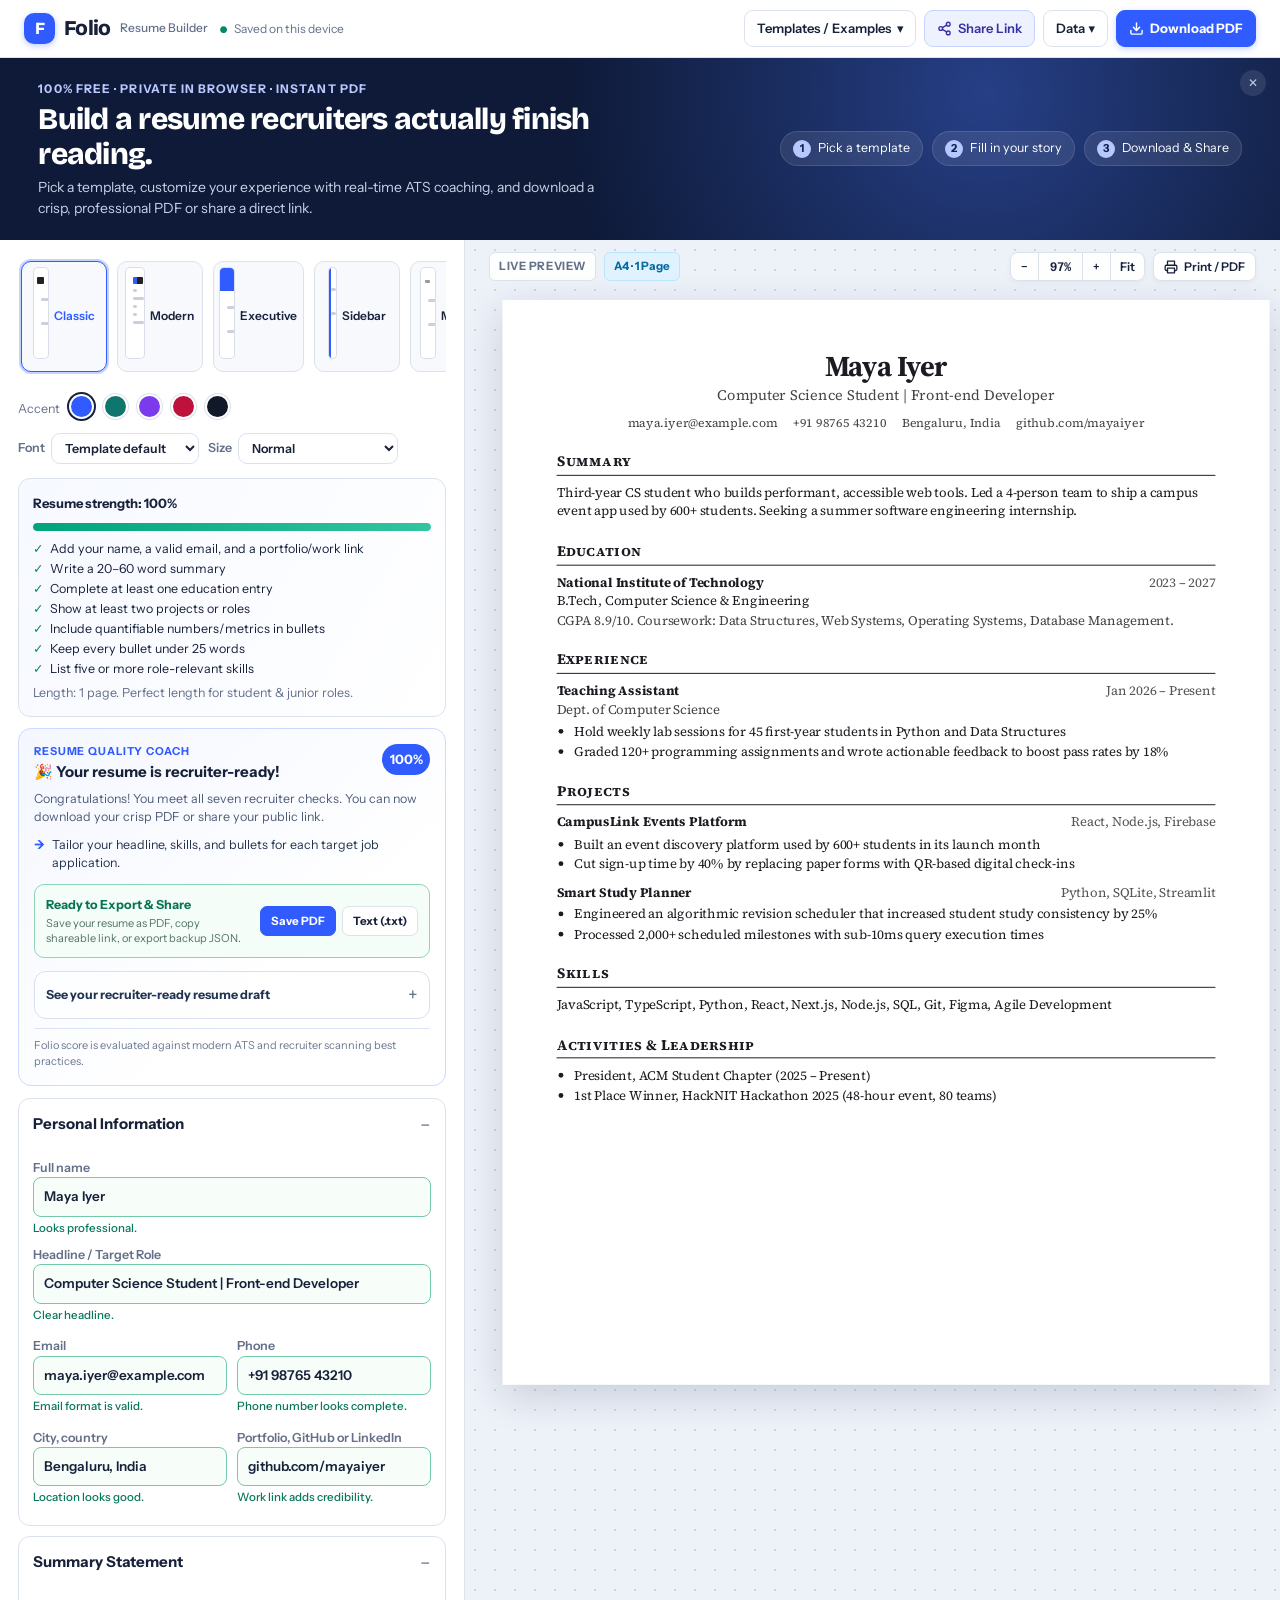
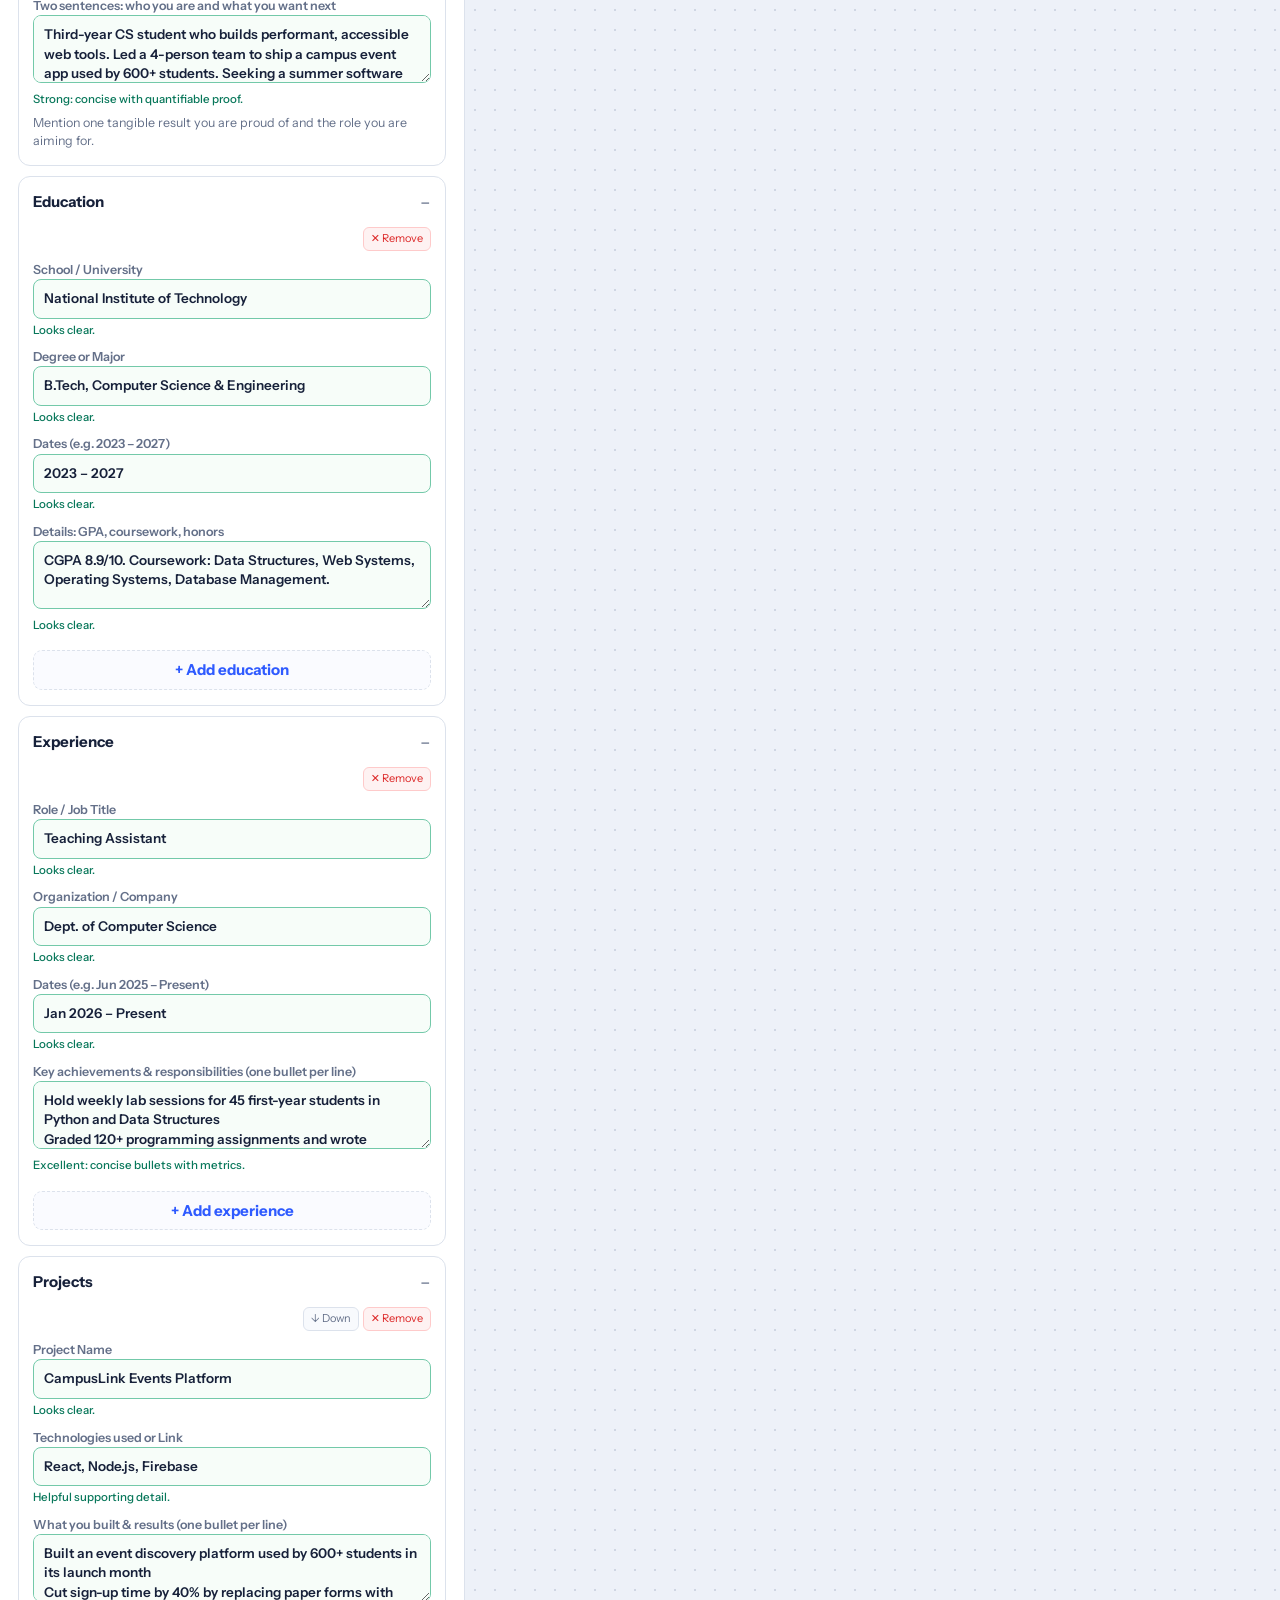
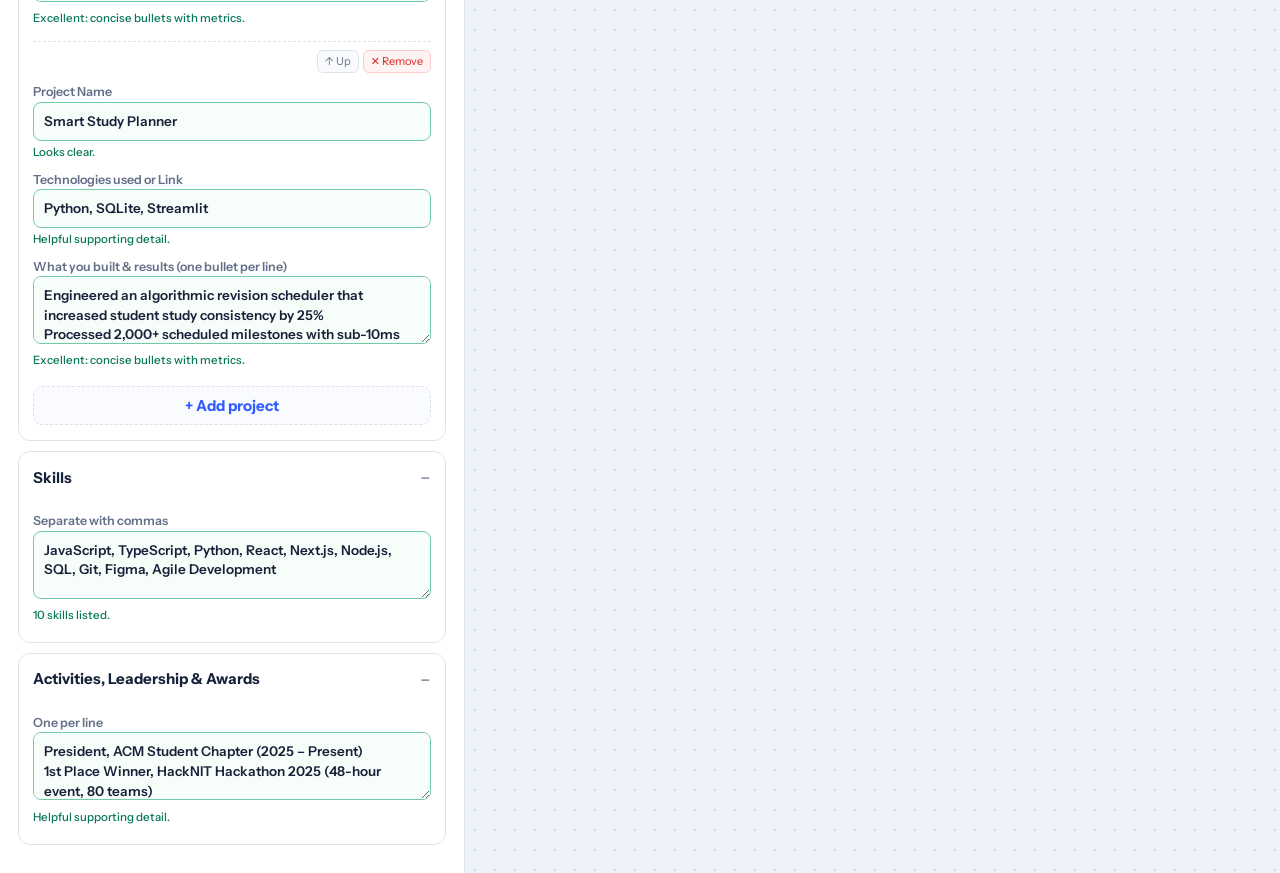
==== index.html @ 0c68ba85 "Initial commit: Folio user-friendly resume builder" ====
<!DOCTYPE html>
<html lang="en">
<head>
  <meta charset="utf-8">
  <meta name="viewport" content="width=device-width, initial-scale=1, viewport-fit=cover">
  <meta name="description" content="Folio is a modern, privacy-first, ATS-friendly resume builder. Choose from 7 templates, live preview, export to PDF, and share instantly.">
  <meta property="og:title" content="Folio – Professional Resume Builder">
  <meta property="og:description" content="Build and customize recruiter-ready resumes in your browser. Live A4 preview, ATS scoring, PDF export, and instant public sharing.">
  <meta property="og:type" content="website">
  <title>Folio – Modern Resume Builder & Live Preview</title>
  <link rel="icon" href="data:image/svg+xml,<svg xmlns='http://www.w3.org/2000/svg' viewBox='0 0 100 100'><rect width='100' height='100' rx='24' fill='%232f5bff'/><text x='50' y='68' font-size='58' font-family='sans-serif' font-weight='800' fill='white' text-anchor='middle'>F</text></svg>">
  <link rel="preconnect" href="https://fonts.googleapis.com">
  <link rel="preconnect" href="https://fonts.gstatic.com" crossorigin>
  <link rel="stylesheet" href="https://fonts.googleapis.com/css2?family=Instrument+Sans:wght@400;500;600;700&amp;family=Source+Serif+4:wght@300;400;600;700&amp;family=Bricolage+Grotesque:wght@600;700;800&amp;family=Inter:wght@400;500;600;700&amp;family=Roboto:wght@400;500;700&amp;family=Open+Sans:wght@400;600;700&amp;family=Lato:wght@400;700&amp;family=Poppins:wght@400;500;600;700&amp;family=Montserrat:wght@400;500;600;700&amp;family=Nunito:wght@400;600;700&amp;family=Lora:wght@400;600;700&amp;family=Merriweather:wght@400;700&amp;family=Playfair+Display:wght@400;600;700&amp;family=EB+Garamond:wght@400;500;600&amp;display=swap">
  <link rel="stylesheet" href="style.css">
</head>
<body>
  <div class="app">
    <header class="site-header">
      <a class="logo" href="#editor" aria-label="Folio resume builder home">Folio<small>Resume Builder</small></a>
      <div class="save-state" id="saveState" aria-live="polite">Saved on this device</div>
      
      <div class="tabs" aria-label="Mobile workspace view">
        <button id="tEdit" class="primary" type="button">Edit</button>
        <button id="tPrev" type="button">Preview</button>
      </div>

      <div class="header-actions">
        <!-- Preset Templates Selector -->
        <div class="dropdown" id="presetDropdown">
          <button id="presetBtn" class="btn-outline" type="button" aria-haspopup="true" aria-expanded="false" title="Choose a starter template preset">
            <span>Templates / Examples</span>
            <span class="caret">▾</span>
          </button>
          <div class="dropdown-menu" id="presetMenu" role="menu">
            <button type="button" class="dropdown-item" data-load-preset="tech">
              <strong>Tech / CS Student</strong>
              <small>Maya Iyer · B.Tech &amp; Projects</small>
            </button>
            <button type="button" class="dropdown-item" data-load-preset="business">
              <strong>Business &amp; Marketing</strong>
              <small>Alex Rivera · Strategy &amp; Growth</small>
            </button>
            <button type="button" class="dropdown-item" data-load-preset="design">
              <strong>UI/UX &amp; Product Design</strong>
              <small>Jordan Chen · Portfolios &amp; Apps</small>
            </button>
            <div class="dropdown-divider"></div>
            <button type="button" class="dropdown-item text-danger" data-load-preset="blank">
              <strong>Start Blank Canvas</strong>
              <small>Clean slate for your own details</small>
            </button>
          </div>
        </div>

        <!-- Share Public Link Button -->
        <button id="shareLinkBtn" class="btn-share" type="button" title="Generate a public shareable link to this resume">
          <svg width="15" height="15" viewBox="0 0 24 24" fill="none" stroke="currentColor" stroke-width="2.2" stroke-linecap="round" stroke-linejoin="round"><circle cx="18" cy="5" r="3"></circle><circle cx="6" cy="12" r="3"></circle><circle cx="18" cy="19" r="3"></circle><line x1="8.59" y1="13.51" x2="15.42" y2="17.49"></line><line x1="15.41" y1="6.51" x2="8.59" y2="10.49"></line></svg>
          <span>Share Link</span>
        </button>

        <!-- Data Import/Export Dropdown -->
        <div class="dropdown" id="dataDropdown">
          <button id="dataBtn" class="btn-outline" type="button" aria-haspopup="true" aria-expanded="false" title="Export or import resume data">
            <span>Data ▾</span>
          </button>
          <div class="dropdown-menu" id="dataMenu" role="menu">
            <button type="button" class="dropdown-item" id="exportJsonBtn">
              <strong>Export JSON</strong>
              <small>Save backup to file</small>
            </button>
            <button type="button" class="dropdown-item" id="importJsonBtn">
              <strong>Import JSON</strong>
              <small>Load saved resume file</small>
            </button>
            <button type="button" class="dropdown-item" id="exportTxtBtn">
              <strong>Export Plain Text (.txt)</strong>
              <small>ATS-friendly copy format</small>
            </button>
          </div>
        </div>

        <!-- Download PDF Button -->
        <button id="print" class="primary btn-download" type="button" title="Save as PDF or print your resume">
          <svg width="15" height="15" viewBox="0 0 24 24" fill="none" stroke="currentColor" stroke-width="2.3" stroke-linecap="round" stroke-linejoin="round"><path d="M21 15v4a2 2 0 0 1-2 2H5a2 2 0 0 1-2-2v-4"></path><polyline points="7 10 12 15 17 10"></polyline><line x1="12" y1="15" x2="12" y2="3"></line></svg>
          <span>Download PDF</span>
        </button>
      </div>
    </header>

    <section class="hero" id="heroBanner" aria-label="How Folio works">
      <div>
        <p class="eyebrow">100% Free · Private in Browser · Instant PDF</p>
        <h1>Build a resume recruiters actually finish reading.</h1>
        <p>Pick a template, customize your experience with real-time ATS coaching, and download a crisp, professional PDF or share a direct link.</p>
      </div>
      <ol class="steps">
        <li>Pick a template</li>
        <li>Fill in your story</li>
        <li>Download &amp; Share</li>
      </ol>
      <button class="hero-close" id="heroCloseBtn" type="button" aria-label="Dismiss banner" title="Dismiss banner">✕</button>
    </section>

    <main>
      <section id="editor" aria-label="Resume editor"></section>
      
      <section id="stage" aria-label="Resume preview">
        <!-- Live Preview Stage Controls -->
        <div class="stage-toolbar">
          <div class="stage-toolbar-left">
            <span class="preview-tag">Live Preview</span>
            <span class="page-tag" id="pageTag">A4 · 1 Page</span>
          </div>
          <div class="stage-toolbar-right">
            <div class="zoom-controls">
              <button type="button" id="zoomOutBtn" class="zoom-btn" title="Zoom out" aria-label="Zoom out">−</button>
              <button type="button" id="zoomResetBtn" class="zoom-btn zoom-level" title="Reset zoom (100%)">100%</button>
              <button type="button" id="zoomInBtn" class="zoom-btn" title="Zoom in" aria-label="Zoom in">+</button>
              <button type="button" id="zoomFitBtn" class="zoom-btn" title="Fit to screen">Fit</button>
            </div>
            <button id="quickPrintBtn" class="stage-print-btn" type="button" title="Print / Download PDF">
              <svg width="14" height="14" viewBox="0 0 24 24" fill="none" stroke="currentColor" stroke-width="2.2" stroke-linecap="round" stroke-linejoin="round"><polyline points="6 9 6 2 18 2 18 9"></polyline><path d="M6 18H4a2 2 0 0 1-2-2v-5a2 2 0 0 1 2-2h16a2 2 0 0 1 2 2v5a2 2 0 0 1-2 2h-2"></path><rect x="6" y="14" width="12" height="8"></rect></svg>
              <span>Print / PDF</span>
            </button>
          </div>
        </div>

        <div id="fit">
          <article id="paper" class="paper classic" aria-label="Your resume preview"></article>
        </div>
      </section>
    </main>
  </div>

  <!-- Share Public Link Modal -->
  <div class="modal-backdrop" id="shareModal" role="dialog" aria-modal="true" aria-labelledby="shareModalTitle" hidden>
    <div class="modal-card">
      <div class="modal-header">
        <h3 id="shareModalTitle">Share Your Public Resume Link</h3>
        <button class="modal-close" id="shareModalClose" type="button" aria-label="Close modal">✕</button>
      </div>
      <div class="modal-body">
        <p class="modal-desc">Anyone with this link can view this resume directly in their browser or edit their own copy. All data is embedded securely inside the link.</p>
        
        <div class="share-url-box">
          <input type="text" id="shareUrlInput" readonly aria-label="Public resume URL">
          <button id="copyShareUrlBtn" class="primary" type="button">Copy Link</button>
        </div>

        <div class="share-qr-wrap">
          <div id="shareQrCode" class="share-qr"></div>
          <div class="share-qr-text">
            <strong>Scan on Mobile</strong>
            <small>Open this resume instantly on your phone or tablet camera.</small>
          </div>
        </div>

        <div class="share-tips">
          <div class="share-tip-item">
            <strong>🔗 Public Access:</strong> No account or login required for anyone viewing this link.
          </div>
          <div class="share-tip-item">
            <strong>🔒 Private:</strong> Data stays in the URL hash, never stored on external databases.
          </div>
        </div>
      </div>
      <div class="modal-footer">
        <button type="button" class="btn-outline" id="openShareLinkBtn">Open in New Tab ↗</button>
        <button type="button" class="primary" id="shareModalDone">Done</button>
      </div>
    </div>
  </div>

  <!-- Import JSON Modal -->
  <div class="modal-backdrop" id="importModal" role="dialog" aria-modal="true" aria-labelledby="importModalTitle" hidden>
    <div class="modal-card">
      <div class="modal-header">
        <h3 id="importModalTitle">Import Resume Data</h3>
        <button class="modal-close" id="importModalClose" type="button" aria-label="Close modal">✕</button>
      </div>
      <div class="modal-body">
        <p class="modal-desc">Upload a previously saved <code>.json</code> resume file, or paste JSON content below:</p>
        
        <div class="file-drop-area" id="fileDropArea">
          <svg width="32" height="32" viewBox="0 0 24 24" fill="none" stroke="currentColor" stroke-width="2" stroke-linecap="round" stroke-linejoin="round"><path d="M21 15v4a2 2 0 0 1-2 2H5a2 2 0 0 1-2-2v-4"></path><polyline points="17 8 12 3 7 8"></polyline><line x1="12" y1="3" x2="12" y2="15"></line></svg>
          <span>Choose a JSON file or drag it here</span>
          <input type="file" id="jsonFileInput" accept=".json,application/json">
        </div>

        <label class="modal-label" for="importJsonText">Or paste JSON content:</label>
        <textarea id="importJsonText" placeholder="Paste your resume JSON here..."></textarea>
      </div>
      <div class="modal-footer">
        <button type="button" class="btn-outline" id="importModalCancel">Cancel</button>
        <button type="button" class="primary" id="importModalSubmit">Load Resume</button>
      </div>
    </div>
  </div>

  <!-- Toast Notification -->
  <div id="toast" class="toast" role="status" aria-live="polite"></div>

  <script src="script.js"></script>
</body>
</html>
---- style.css ----
/* Folio – application chrome, editor controls, and seven print-safe resume templates. */
:root {
  --bg: #edf1f8;
  --panel: #ffffff;
  --ink: #17213a;
  --mut: #647089;
  --line: #dce2ec;
  --acc: #2f5bff;
  --accink: #ffffff;
  --ok: #078766;
  --warning: #d97706;
  --danger: #dc2626;
  box-sizing: border-box;
  padding-top: env(safe-area-inset-top, 0px);
  padding-bottom: env(safe-area-inset-bottom, 0px);
}

* { box-sizing: border-box; }
html { height: 100%; scroll-padding-top: env(safe-area-inset-top, 0px); }
body { margin: 0; min-height: 100%; background: var(--bg); color: var(--ink); font: 15px/1.45 "Instrument Sans", system-ui, sans-serif; -webkit-font-smoothing: antialiased; }
button, input, textarea, select { font: inherit; }
button, select { color: var(--ink); background: var(--panel); border: 1px solid var(--line); border-radius: 9px; padding: 8px 12px; cursor: pointer; transition: all .16s ease; display: inline-flex; align-items: center; justify-content: center; gap: 6px; }
button:hover { border-color: var(--acc); }
button:active { transform: translateY(1px); }
button:disabled { cursor: not-allowed; opacity: .52; transform: none; }
button:disabled:hover { border-color: var(--line); }
button:focus-visible, input:focus-visible, textarea:focus-visible, summary:focus-visible, select:focus-visible { outline: 2px solid var(--acc); outline-offset: 2px; }
.primary { background: var(--acc); color: var(--accink); border-color: var(--acc); font-weight: 700; }
.primary:hover { background: color-mix(in srgb, var(--acc) 90%, black); }

.app { display: flex; flex-direction: column; min-height: 100vh; }
.site-header { z-index: 20; display: flex; align-items: center; gap: 10px; padding: 10px clamp(14px, 2vw, 24px); background: rgba(255,255,255,.96); backdrop-filter: blur(8px); border-bottom: 1px solid var(--line); flex-wrap: wrap; position: relative; }
.logo { display: flex; align-items: center; gap: 9px; margin-right: 2px; color: var(--ink); font: 800 21px/1 "Bricolage Grotesque", "Instrument Sans", sans-serif; letter-spacing: -.03em; text-decoration: none; }
.logo::before { content: "F"; display: grid; place-items: center; width: 31px; height: 31px; border-radius: 10px; background: var(--acc); color: var(--accink); font-size: 17px; letter-spacing: 0; box-shadow: 0 2px 6px rgba(47,91,255,.3); }
.logo small { color: var(--mut); font: 500 12px/1 "Instrument Sans", sans-serif; letter-spacing: 0; }
.save-state { margin-right: auto; color: var(--mut); font-size: 12px; display: flex; align-items: center; }
.save-state::before { content: "●"; margin-right: 6px; color: var(--ok); font-size: 9px; }
.header-actions, .tabs { display: flex; gap: 8px; align-items: center; }
.tabs { display: none; }

/* Buttons & Dropdowns */
.btn-outline { background: #fff; font-weight: 600; font-size: 13px; }
.btn-share { background: #eef2ff; color: #3730a3; border-color: #c7d2fe; font-weight: 600; font-size: 13px; }
.btn-share:hover { background: #e0e7ff; border-color: #a5b4fc; }
.btn-download { font-size: 13px; font-weight: 700; box-shadow: 0 2px 6px rgba(47,91,255,.25); }

.dropdown { position: relative; }
.dropdown-menu { display: none; position: absolute; top: calc(100% + 5px); right: 0; min-width: 210px; background: #fff; border: 1px solid var(--line); border-radius: 12px; box-shadow: 0 10px 28px rgba(16,24,40,.12); padding: 6px; z-index: 100; flex-direction: column; gap: 2px; }
.dropdown.open .dropdown-menu { display: flex; animation: dropIn .15s ease-out; }
@keyframes dropIn { from { opacity: 0; transform: translateY(-4px); } to { opacity: 1; transform: translateY(0); } }
.dropdown-item { width: 100%; border: 0; background: transparent; padding: 8px 10px; border-radius: 8px; text-align: left; display: flex; flex-direction: column; gap: 2px; align-items: flex-start; cursor: pointer; }
.dropdown-item:hover { background: #f4f6fa; }
.dropdown-item strong { font-size: 12.5px; color: var(--ink); }
.dropdown-item small { font-size: 11px; color: var(--mut); }
.dropdown-divider { height: 1px; background: var(--line); margin: 4px 0; }
.dropdown-item.text-danger strong { color: var(--danger); }

/* Hero Banner */
.hero { position: relative; display: flex; align-items: center; justify-content: space-between; gap: 28px; flex-wrap: wrap; padding: 22px clamp(20px, 3vw, 42px); background: radial-gradient(circle at 77% 20%, #263f86 0, #0e1a38 42%); color: #fff; }
.hero > div { max-width: 670px; }
.eyebrow { margin: 0 0 5px; color: #b9c8ff; font-size: 12px; font-weight: 700; letter-spacing: .09em; text-transform: uppercase; }
.hero h1 { margin: 0; font: 800 clamp(22px, 2.5vw, 30px)/1.15 "Bricolage Grotesque", "Instrument Sans", sans-serif; letter-spacing: -.025em; }
.hero p:not(.eyebrow) { margin: 6px 0 0; color: #c8d1e8; max-width: 590px; font-size: 14px; }
.steps { display: flex; gap: 9px; margin: 0; padding: 0; list-style: none; counter-reset: step; }
.steps li { counter-increment: step; padding: 7px 12px; border: 1px solid rgba(255,255,255,.12); border-radius: 99px; background: rgba(255,255,255,.09); font-size: 12.5px; white-space: nowrap; }
.steps li::before { content: counter(step); display: inline-grid; place-items: center; width: 18px; height: 18px; margin-right: 7px; border-radius: 50%; background: #b7c8ff; color: #102050; font-size: 11px; font-weight: 800; }
.hero-close { position: absolute; top: 12px; right: 14px; background: rgba(255,255,255,.1); border: 0; color: #c8d1e8; width: 26px; height: 26px; padding: 0; border-radius: 50%; font-size: 12px; }
.hero-close:hover { background: rgba(255,255,255,.22); color: #fff; }

/* Main Workspace */
main { display: grid; grid-template-columns: minmax(350px, 465px) 1fr; flex: 1; min-height: 0; }
#editor { overflow: auto; padding: 18px; background: var(--panel); border-right: 1px solid var(--line); }
#stage { position: relative; overflow: auto; padding: 60px 24px 36px; background-color: var(--bg); background-image: radial-gradient(#cfd6e3 1px, transparent 1.15px); background-size: 20px 20px; display: flex; flex-direction: column; align-items: center; }

/* Stage Toolbar */
.stage-toolbar { position: absolute; top: 12px; left: 24px; right: 24px; display: flex; justify-content: space-between; align-items: center; z-index: 10; pointer-events: none; }
.stage-toolbar-left, .stage-toolbar-right { display: flex; align-items: center; gap: 8px; pointer-events: auto; }
.preview-tag { background: rgba(255,255,255,.9); padding: 5px 9px; border-radius: 6px; border: 1px solid var(--line); color: var(--mut); font-size: 11.5px; font-weight: 700; text-transform: uppercase; letter-spacing: .05em; }
.page-tag { background: #e0f2fe; color: #0369a1; border: 1px solid #bae6fd; padding: 5px 9px; border-radius: 6px; font-size: 11.5px; font-weight: 700; }
.zoom-controls { display: flex; background: rgba(255,255,255,.94); border: 1px solid var(--line); border-radius: 8px; box-shadow: 0 2px 6px rgba(0,0,0,.04); overflow: hidden; }
.zoom-btn { border: 0; border-radius: 0; background: transparent; padding: 5px 9px; font-size: 12px; font-weight: 600; color: var(--ink); border-right: 1px solid var(--line); min-width: 28px; }
.zoom-btn:last-child { border-right: 0; }
.zoom-btn:hover { background: #f0f4fa; }
.zoom-level { font-variant-numeric: tabular-nums; min-width: 44px; }
.stage-print-btn { background: #fff; font-size: 12px; font-weight: 600; padding: 5px 10px; border-radius: 8px; box-shadow: 0 2px 6px rgba(0,0,0,.04); }

/* Details & Forms */
details { margin-bottom: 10px; border: 1px solid var(--line); border-radius: 12px; background: var(--panel); transition: border-color .15s; }
details:hover { border-color: #cbd5e1; }
summary { display: flex; align-items: center; justify-content: space-between; padding: 12px 14px; cursor: pointer; font-weight: 700; list-style: none; user-select: none; }
summary::-webkit-details-marker { display: none; }
summary::after { content: "+"; color: var(--mut); font-size: 18px; font-weight: 400; }
details[open] > summary::after { content: "–"; }
.body { padding: 0 14px 15px; }
label { display: block; margin: 10px 0 4px; color: var(--mut); font-size: 12.5px; font-weight: 600; }
.field-label { display: block; }
input, textarea { width: 100%; color: var(--ink); background: #f8faff; border: 1px solid var(--line); border-radius: 8px; padding: 9px 10px; transition: border-color .18s, background .18s, box-shadow .18s; font-size: 13.5px; }
input:hover, textarea:hover { border-color: #bcc7dc; }
input::placeholder, textarea::placeholder { color: #a5aec1; opacity: 1; }
textarea { min-height: 68px; resize: vertical; }
.field-note { display: block; margin-top: 4px; color: var(--mut); font-size: 11.5px; font-weight: 500; line-height: 1.35; }
.field.is-warning input, .field.is-warning textarea { border-color: #e9a33b; background: #fffaf1; }
.field.is-warning .field-note { color: #a35d00; }
.field.is-good input, .field.is-good textarea { border-color: #73c9a9; background: #f7fdf9; }
.field.is-good .field-note { color: #08775a; }
.field.is-tip .field-note { color: #6b7280; }
.row { display: grid; grid-template-columns: 1fr 1fr; gap: 10px; }

/* Entry Cards & Reordering */
.entry { position: relative; margin-top: 14px; padding-top: 8px; border-top: 1px dashed var(--line); }
.entry:first-child { margin-top: 0; border-top: 0; padding-top: 0; }
.entry-actions { display: flex; justify-content: flex-end; align-items: center; gap: 4px; margin-bottom: 4px; }
.entry-btn { padding: 3px 7px; color: var(--mut); font-size: 11px; border-radius: 6px; background: #f8fafd; border: 1px solid var(--line); }
.entry-btn:hover { color: var(--ink); border-color: var(--mut); }
.entry-btn.del { color: var(--danger); border-color: #fecaca; background: #fef2f2; }
.entry-btn.del:hover { background: #fee2e2; }
.add { width: 100%; margin-top: 13px; border-style: dashed; color: var(--acc); font-weight: 700; background: #fafbff; }
.add:hover { background: #f0f4ff; }
.hint { margin: 6px 0 0; color: var(--mut); font-size: 12.5px; }

/* Templates & Accent Options */
.opts { display: flex; align-items: center; gap: 9px; flex-wrap: wrap; margin-bottom: 14px; }
.tp { display: flex; gap: 10px; width: 100%; overflow-x: auto; padding: 3px 3px 13px; scrollbar-color: #bec8d8 transparent; }
.tpb { flex: 0 0 86px; padding: 6px 6px 7px; background: #f7f9fd; border-radius: 10px; font-size: 12px; font-weight: 600; }
.tpb[aria-pressed="true"] { border-color: var(--acc); box-shadow: 0 0 0 2px color-mix(in srgb, var(--acc) 28%, transparent); color: var(--acc); }
.mini { position: relative; display: block; height: 90px; margin-bottom: 6px; overflow: hidden; border-radius: 4px; background: #fff; box-shadow: 0 0 0 1px #d8dee9; }
.mini b { display: block; height: 3px; margin: 5px 7px 0; border-radius: 3px; background: #cbd1dc; }
.mini b:nth-child(3n) { width: 60%; }
.mini i { display: block; width: 60%; height: 7px; margin: 9px 7px 5px; border-radius: 1px; background: #222; }
.m-classic i { width: 50%; margin: 9px auto 6px; }
.m-modern i { width: 55%; border-left: 4px solid var(--a, var(--acc)); }
.m-executive i { width: auto; height: 23px; margin: 0 0 7px; border-radius: 0; background: var(--a, var(--acc)); }
.m-sidebar::before { content: ""; position: absolute; inset: 0 auto 0 0; width: 32%; background: var(--a, var(--acc)); }
.m-sidebar i { display: none; }.m-sidebar b { margin-left: 42%; }.m-sidebar b:first-of-type { margin-top: 12px; }
.m-minimal i { width: 38%; height: 3px; margin: 12px auto 8px; background: #999; }
.m-bold i { width: 75%; height: 13px; background: #111; }.m-bold b:nth-child(2n) { width: 35%; height: 5px; background: var(--a, var(--acc)); }
.m-timeline b { height: 6px; margin-left: 10px; border-left: 3px solid var(--a, var(--acc)); border-radius: 0; }
.sw { width: 25px; height: 25px; padding: 0; border: 2px solid var(--panel); border-radius: 50%; box-shadow: 0 0 0 1px var(--line); }
.sw[aria-pressed="true"] { box-shadow: 0 0 0 2px var(--ink); }
.inl { display: flex; align-items: center; gap: 6px; margin: 0; }
.inl select { max-width: 170px; padding: 6px 9px; }

/* Score & Coach */
.score { margin-bottom: 11px; padding: 13px 14px; border: 1px solid var(--line); border-radius: 12px; background: linear-gradient(120deg, #f6f9ff, #fff); }
.score b { font-size: 13px; }
.bar { height: 8px; margin: 9px 0; overflow: hidden; border-radius: 99px; background: #e0e6ee; }
.bar i { display: block; width: 0; height: 100%; border-radius: inherit; background: linear-gradient(90deg, #00a47a, #33c4a0); transition: width .28s ease; }
.chk { display: grid; gap: 2px; margin: 7px 0 0; padding: 0; list-style: none; font-size: 12.5px; }
.chk li { color: var(--mut); }.chk li.y { color: var(--ink); }.chk li::before { content: "○"; display: inline-block; width: 17px; color: var(--mut); }.chk li.y::before { content: "✓"; color: var(--ok); font-weight: 800; }
.coach { margin: 0 0 12px; padding: 15px; border: 1px solid #cdd9ff; border-radius: 13px; background: linear-gradient(140deg, #f4f7ff, #fff 66%); }
.coach-heading { display: flex; align-items: flex-start; justify-content: space-between; gap: 14px; }
.coach-kicker { margin: 0 0 2px; color: var(--acc); font-size: 11px; font-weight: 800; letter-spacing: .08em; text-transform: uppercase; }
.coach h2 { margin: 0; color: var(--ink); font-size: 15px; line-height: 1.28; }
.coach-heading > strong { display: grid; flex: 0 0 auto; place-items: center; min-width: 48px; height: 31px; border-radius: 99px; background: var(--acc); color: #fff; font-size: 13px; }
.coach > p { margin: 9px 0 0; color: #4f5e78; font-size: 12.5px; }
.coach-actions { display: grid; gap: 5px; margin: 10px 0 0; padding: 0; list-style: none; color: #25344f; font-size: 12.5px; }
.coach-actions li { display: flex; align-items: flex-start; gap: 7px; }
.coach-actions li::before { content: "→"; color: var(--acc); font-weight: 800; }
.download-ready { display: flex; align-items: center; justify-content: space-between; gap: 12px; margin-top: 12px; padding: 11px; border: 1px solid #8ed4b9; border-radius: 10px; background: #f4fdf8; }
.download-ready strong, .download-ready span { display: block; }.download-ready strong { color: #087453; font-size: 12.5px; }.download-ready span { margin-top: 2px; color: #557365; font-size: 11px; line-height: 1.35; }
.download-actions { display: flex; flex: 0 0 auto; gap: 6px; }
.coach-download { padding: 6px 10px; border-radius: 7px; font-size: 11.5px; font-weight: 700; }
.coach-download.primary { color: #fff; }
.coach-details { margin: 13px 0 0; border-color: #d8e0ef; background: rgba(255,255,255,.68); }
.coach-details summary { padding: 10px 11px; color: #223352; font-size: 12.5px; }
.coach-details .coach-note { margin: 0; padding: 0 11px; color: var(--mut); font-size: 11.5px; }
.coach-details pre { max-height: 330px; margin: 10px 11px; padding: 11px; overflow: auto; white-space: pre-wrap; border: 1px solid #e1e6ef; border-radius: 8px; background: #fff; color: #26344f; font: 11.5px/1.48 "SFMono-Regular", Consolas, monospace; }
.coach-copy { margin: 0 11px 11px; padding: 6px 9px; color: var(--acc); background: #fff; border-color: #bdcbff; font-size: 12px; font-weight: 700; }
.coach-disclaimer { padding-top: 9px; border-top: 1px solid #dce5f8; color: #6d7890 !important; font-size: 11px !important; }

/* Resume Paper & Templates */
#fit { width: 794px; transform-origin: top center; transition: transform .15s ease-out; margin: 0 auto; }
.paper { width: 794px; min-height: 1123px; padding: 52px 56px; overflow-wrap: anywhere; background: #fff; color: #1b1c21; box-shadow: 0 12px 38px rgba(26, 42, 78, .18); font-size: 13px; line-height: 1.45; --a: #2f5bff; position: relative; }
.paper h1 { margin: 0; font-size: 30px; line-height: 1.1; letter-spacing: -.015em; }.paper .t { margin-top: 3px; color: #444; font-size: 15px; }.paper .ct { display: flex; flex-wrap: wrap; gap: 4px 16px; margin-top: 8px; color: #444; font-size: 12.5px; }.paper h2 { margin: 20px 0 8px; padding-bottom: 3px; font-size: 13.5px; }.paper p { margin: 0; }.paper .e { margin-bottom: 10px; break-inside: avoid; }.paper .r { display: flex; justify-content: space-between; gap: 12px; }.paper .r b { min-width: 0; }.paper .r span { max-width: 42%; flex-shrink: 0; color: #555; text-align: right; }.paper ul { margin: 3px 0 0; padding-left: 18px; }.paper li { margin: 1px 0; }.paper .sub { color: #444; }

.paper.classic { font-family: "Source Serif 4", Georgia, serif; font-size: 13.5px; }.paper.classic .hd { text-align: center; }.paper.classic .ct { justify-content: center; }.paper.classic h2 { border-bottom: 1.5px solid #1a1a1a; font-size: 15px; font-variant: small-caps; letter-spacing: .04em; }
.paper.modern { font-family: "Instrument Sans", system-ui, sans-serif; }.paper.modern .hd { padding-left: 16px; border-left: 6px solid var(--a); }.paper.modern h2 { border-bottom: 1px solid #d9dde5; color: var(--a); font-size: 14px; font-weight: 700; }.paper.modern .r b { font-weight: 700; }
.paper.executive { font-family: "Instrument Sans", system-ui, sans-serif; }.paper.executive .hd { margin: -52px -56px 6px; padding: 42px 56px 28px; background: var(--a); color: #fff; }.paper.executive .t, .paper.executive .ct { color: #fff; opacity: .92; }.paper.executive h2 { padding-left: 9px; border-left: 4px solid var(--a); color: var(--a); font-size: 14px; font-weight: 700; }
.paper.sidebar { padding: 0; overflow: hidden; font-family: "Instrument Sans", system-ui, sans-serif; }.sb { display: grid; grid-template-columns: 240px 1fr; min-height: 1123px; }.sb aside { padding: 44px 24px; background: var(--a); color: #fff; }.sb aside h1 { font-size: 26px; }.sb aside .t, .sb aside .ct { color: #fff; opacity: .92; }.sb aside .ct { flex-direction: column; gap: 3px; margin-top: 12px; word-break: break-word; }.sb aside h2 { margin-top: 26px; border-bottom: 1px solid rgba(255,255,255,.45); font-size: 13px; }.sb .sk { padding: 0; list-style: none; }.sb .sk li { margin: 3px 0; }.sb .mn { padding: 44px 40px; }.sb .mn h2 { margin-top: 0; border-bottom: 1px solid #d9dde5; color: var(--a); font-size: 14px; font-weight: 700; }.sb .mn h2:not(:first-child) { margin-top: 20px; }
.paper.minimal { padding: 60px 64px; font-family: "Source Serif 4", Georgia, serif; font-size: 13.5px; }.paper.minimal .hd { text-align: center; }.paper.minimal h1 { font-size: 38px; font-weight: 300; letter-spacing: .02em; }.paper.minimal .ct { justify-content: center; }.paper.minimal h2 { margin: 24px 0 10px; color: var(--a); text-align: center; font-size: 17px; font-style: italic; font-weight: 400; }
.paper.bold { font-family: "Instrument Sans", system-ui, sans-serif; }.paper.bold h1 { font: 800 46px/1 "Bricolage Grotesque", "Instrument Sans", sans-serif; letter-spacing: -.03em; }.paper.bold .t { color: var(--a); font-size: 16px; font-weight: 700; }.paper.bold h2 { display: inline-block; margin: 22px 0 10px; padding: 3px 11px; border-radius: 4px; background: var(--a); color: #fff; font-size: 12.5px; font-weight: 700; }.paper.bold h2 + * { margin-top: 0; }
.paper.timeline { font-family: "Instrument Sans", system-ui, sans-serif; }.paper.timeline h2 { margin-top: 22px; color: var(--a); font-size: 15px; font-weight: 700; }.paper.timeline .e { position: relative; margin-left: 5px; padding-left: 16px; border-left: 2px solid var(--a); }.paper.timeline .e::before { content: ""; position: absolute; top: 3px; left: -6px; width: 10px; height: 10px; border: 2px solid var(--a); border-radius: 50%; background: #fff; }
.paper.cf h1, .paper.cf h2, .paper.cf .t { font-family: inherit !important; }.paper.cmp { font-size: 11.5px !important; line-height: 1.35; }.paper.cmp h2 { margin: 13px 0 5px !important; }.paper.cmp .e { margin-bottom: 6px; }.paper.cmp .t { font-size: 13px; }

/* Modals */
.modal-backdrop { position: fixed; inset: 0; background: rgba(15, 23, 42, .6); backdrop-filter: blur(4px); z-index: 200; display: grid; place-items: center; padding: 16px; }
.modal-backdrop[hidden] { display: none; }
.modal-card { background: #fff; border-radius: 16px; width: 100%; max-width: 520px; box-shadow: 0 20px 45px rgba(0,0,0,.22); overflow: hidden; display: flex; flex-direction: column; animation: modalPop .2s cubic-bezier(0.16, 1, 0.3, 1); }
@keyframes modalPop { from { opacity: 0; transform: scale(.95); } to { opacity: 1; transform: scale(1); } }
.modal-header { display: flex; align-items: center; justify-content: space-between; padding: 16px 20px; border-bottom: 1px solid var(--line); }
.modal-header h3 { margin: 0; font-size: 17px; font-weight: 700; color: var(--ink); }
.modal-close { background: transparent; border: 0; font-size: 15px; color: var(--mut); padding: 4px 8px; border-radius: 6px; }
.modal-close:hover { background: #f1f5f9; color: var(--ink); }
.modal-body { padding: 20px; display: flex; flex-direction: column; gap: 14px; max-height: calc(85vh - 120px); overflow-y: auto; }
.modal-desc { margin: 0; font-size: 13.5px; color: #475569; line-height: 1.5; }
.modal-label { font-size: 12px; font-weight: 600; color: var(--mut); margin: 0; }
.modal-footer { display: flex; justify-content: flex-end; gap: 10px; padding: 14px 20px; border-top: 1px solid var(--line); background: #f8fafc; }

/* Share Modal Specifics */
.share-url-box { display: flex; gap: 8px; align-items: center; }
.share-url-box input { font-size: 12.5px; font-family: monospace; background: #f1f5f9; color: #334155; }
.share-url-box button { flex-shrink: 0; padding: 9px 14px; }
.share-qr-wrap { display: flex; align-items: center; gap: 16px; padding: 12px 14px; border: 1px solid var(--line); border-radius: 12px; background: #fafbff; }
.share-qr { width: 90px; height: 90px; flex-shrink: 0; background: #fff; border: 1px solid var(--line); border-radius: 8px; padding: 4px; display: grid; place-items: center; }
.share-qr-text { display: flex; flex-direction: column; gap: 3px; }
.share-qr-text strong { font-size: 13.5px; color: var(--ink); }
.share-qr-text small { font-size: 12px; color: var(--mut); }
.share-tips { display: flex; flex-direction: column; gap: 6px; }
.share-tip-item { font-size: 12px; color: #475569; background: #f1f5f9; padding: 8px 10px; border-radius: 8px; }

/* File Drop Area */
.file-drop-area { position: relative; border: 2px dashed #cbd5e1; border-radius: 12px; padding: 24px; text-align: center; display: flex; flex-direction: column; align-items: center; gap: 8px; background: #f8fafc; cursor: pointer; transition: all .16s; }
.file-drop-area:hover { border-color: var(--acc); background: #f0f4ff; }
.file-drop-area span { font-size: 13px; font-weight: 600; color: #475569; }
.file-drop-area svg { color: var(--acc); }
.file-drop-area input[type="file"] { position: absolute; inset: 0; opacity: 0; cursor: pointer; }
#importJsonText { min-height: 100px; font-family: monospace; font-size: 12px; }

/* Toast Notification */
.toast { position: fixed; bottom: 24px; right: 24px; background: #1e293b; color: #fff; padding: 12px 18px; border-radius: 10px; font-size: 13.5px; font-weight: 500; box-shadow: 0 10px 25px rgba(0,0,0,.24); transform: translateY(100px); opacity: 0; transition: all .24s cubic-bezier(0.16, 1, 0.3, 1); z-index: 300; display: flex; align-items: center; gap: 8px; pointer-events: none; }
.toast.show { transform: translateY(0); opacity: 1; }

/* Responsive Media Queries */
@media (max-width: 900px) {
  .hero { display: none; }
  .site-header { position: sticky; top: 0; }
  .save-state { display: none; }
  .tabs { display: flex; margin-right: auto; }
  .header-actions { margin-left: auto; }
  main { display: block; }
  #editor { min-height: calc(100vh - 58px); border-right: 0; }
  #stage { display: none; min-height: calc(100vh - 58px); padding: 56px 12px 20px; }
  body.prev #stage { display: flex; }
  body.prev #editor { display: none; }
  .stage-toolbar { left: 12px; right: 12px; top: 10px; }
}

@media (max-width: 640px) {
  .site-header { gap: 6px; padding: 8px 10px; }
  .logo small { display: none; }
  .header-actions button { padding: 6px 9px; font-size: 12px; }
  .row { grid-template-columns: 1fr; gap: 0; }
  .tpb { flex-basis: 80px; }
  .steps { overflow-x: auto; width: 100%; }
  .paper { box-shadow: 0 6px 22px rgba(26,42,78,.16); }
  .download-ready { align-items: flex-start; flex-direction: column; }
  .download-actions { width: 100%; }
  .coach-download { flex: 1; }
  .dropdown-menu { right: -40px; }
}

/* Print Rules */
@media print {
  html, body, .app { height: auto; background: #fff; }
  .site-header, .hero, #editor, .stage-toolbar, .modal-backdrop, .toast { display: none !important; }
  main { display: block; }
  #stage { display: block !important; overflow: visible; padding: 0; background: #fff; }
  #fit { height: auto !important; transform: none !important; margin: 0; }
  .paper { width: 100%; min-height: 0 !important; padding: 0; box-shadow: none; }
  .paper.executive .hd { margin: 0 0 6px; }
  .sb { min-height: 0 !important; }
  @page { margin: 12mm 14mm; size: A4; }
  * { -webkit-print-color-adjust: exact; print-color-adjust: exact; }
}
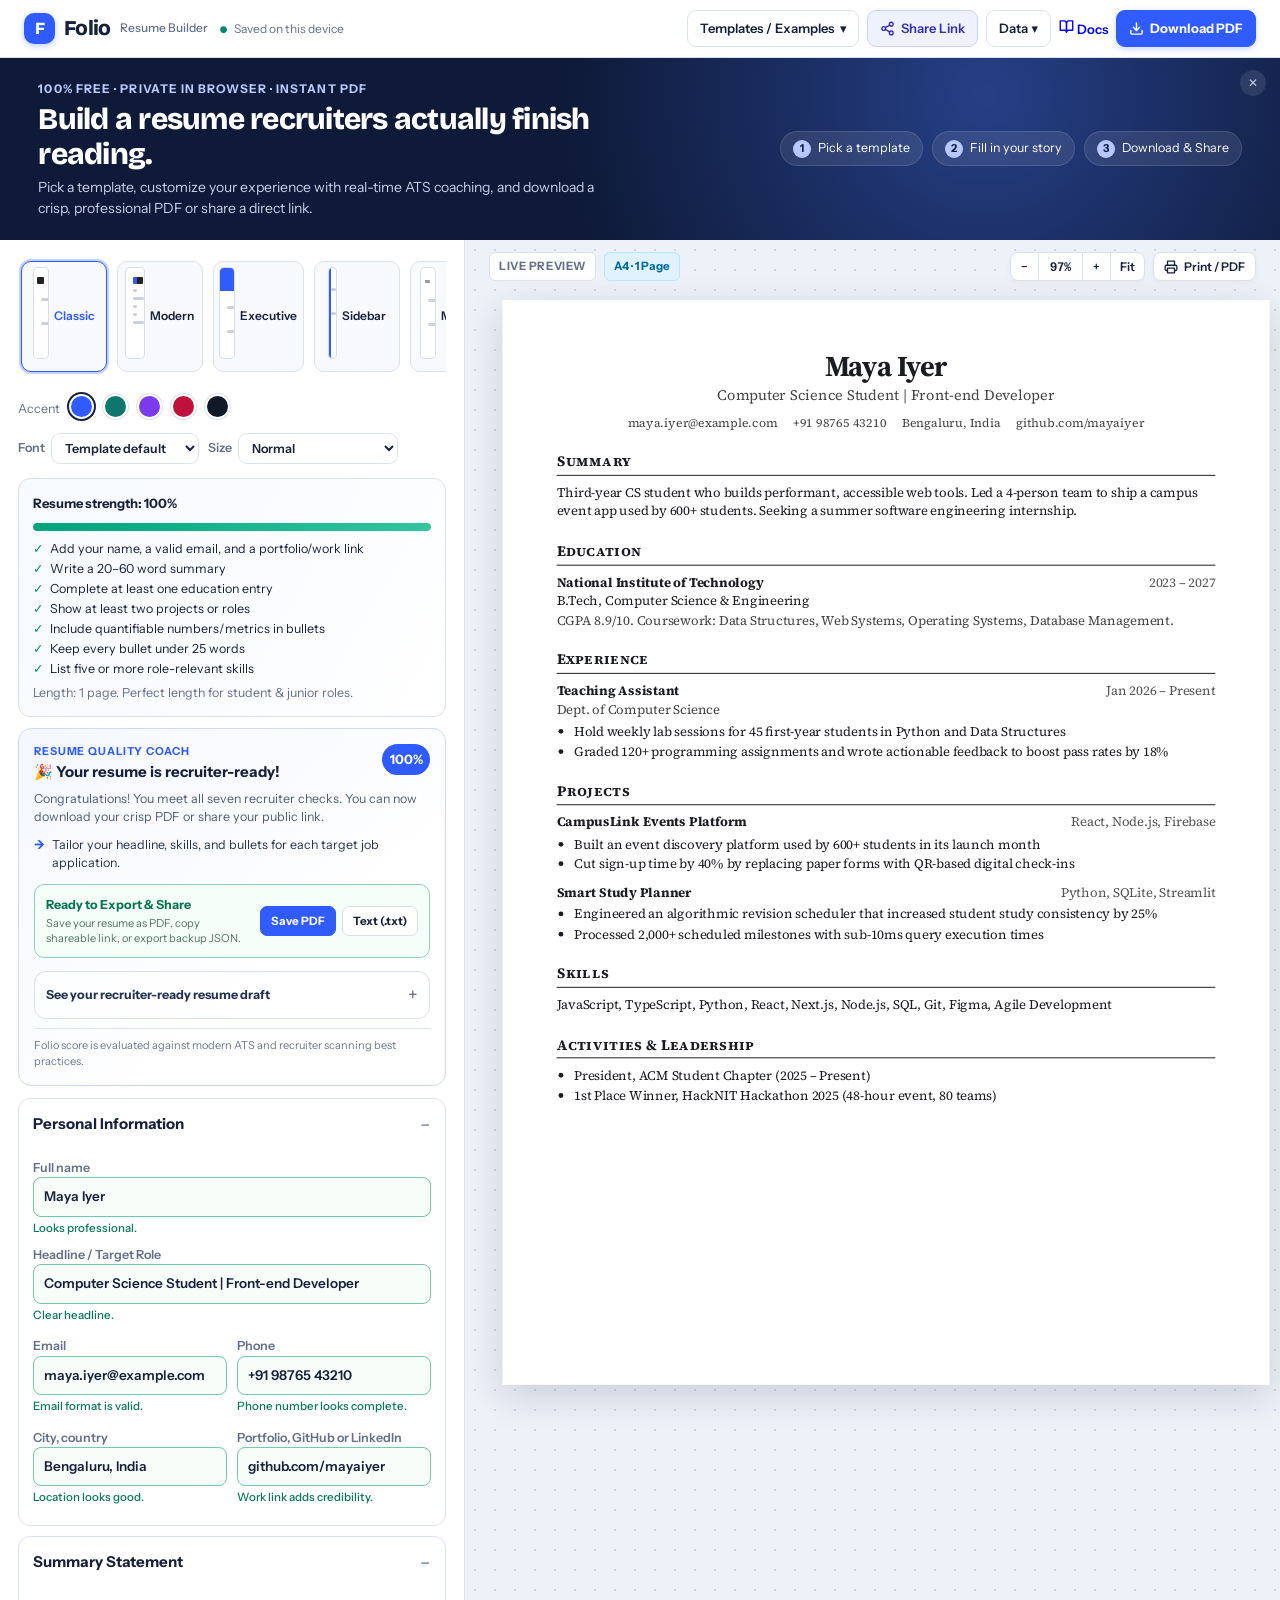
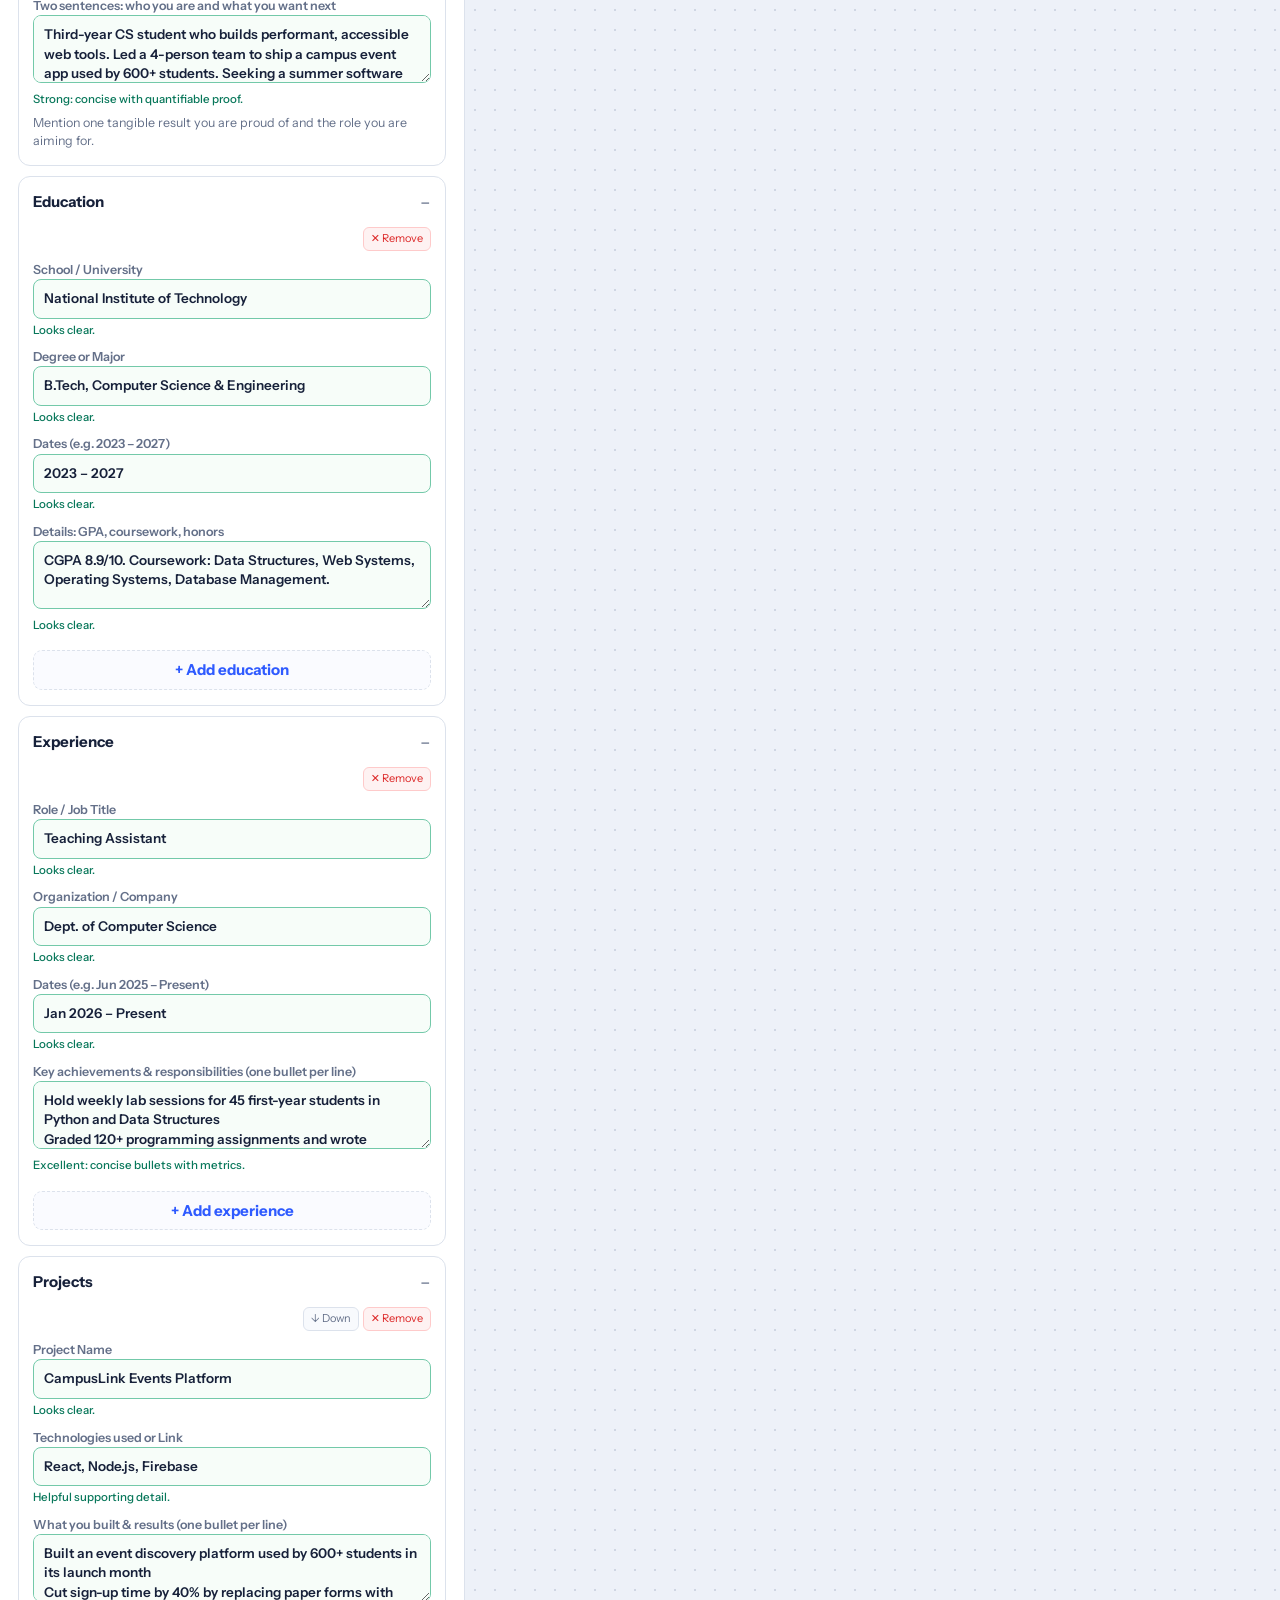
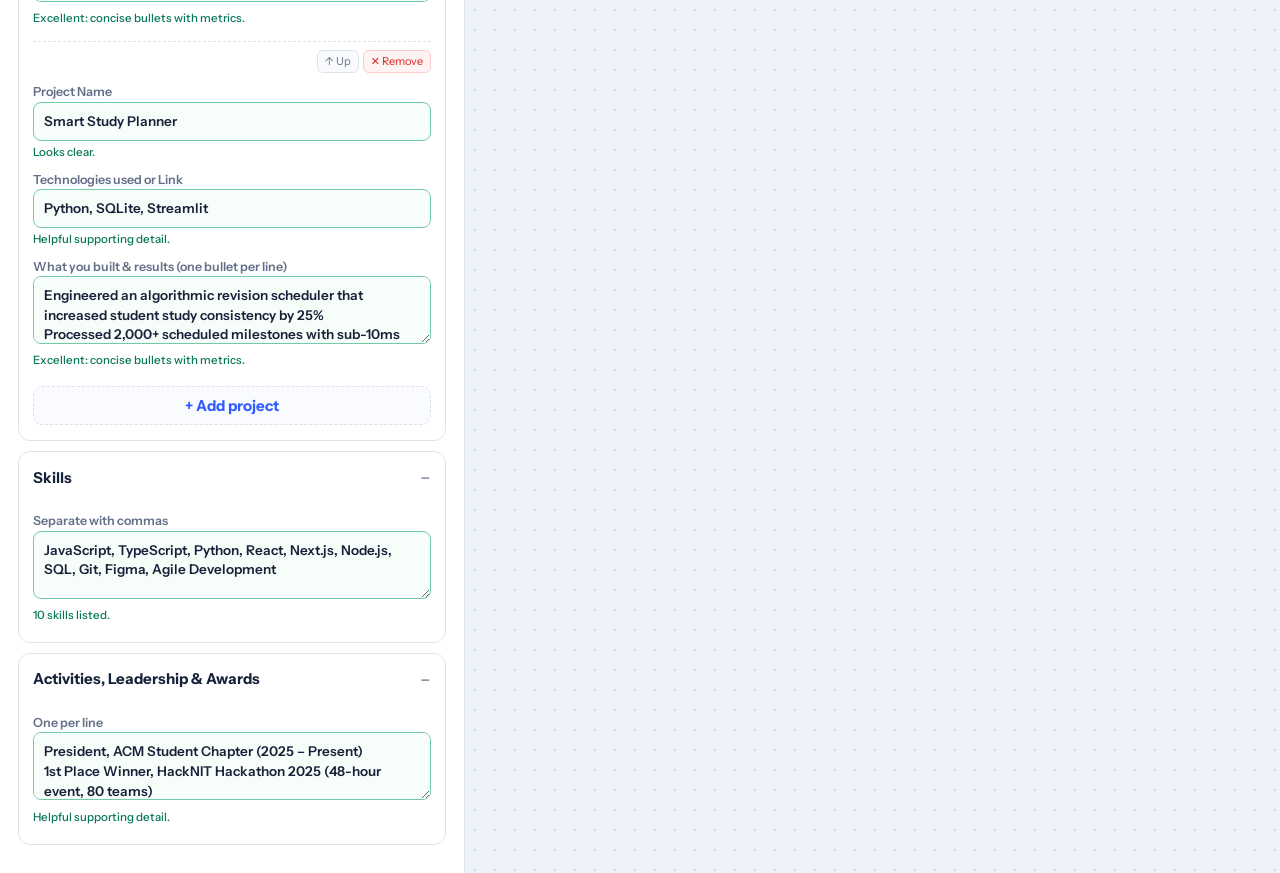
==== commit 9fefa917: "Add academic documentation page docs.html and navbar link" ====
--- a/index.html
+++ b/index.html
@@ -80,6 +80,12 @@
           </div>
         </div>
 
+        <!-- Project Documentation Link -->
+        <a href="docs.html" class="btn-outline" target="_blank" title="View Project Documentation & Report" style="text-decoration: none;">
+          <svg width="15" height="15" viewBox="0 0 24 24" fill="none" stroke="currentColor" stroke-width="2.2" stroke-linecap="round" stroke-linejoin="round"><path d="M2 3h6a4 4 0 0 1 4 4v14a3 3 0 0 0-3-3H2z"></path><path d="M22 3h-6a4 4 0 0 0-4 4v14a3 3 0 0 1 3-3h7z"></path></svg>
+          <span>Docs</span>
+        </a>
+
         <!-- Download PDF Button -->
         <button id="print" class="primary btn-download" type="button" title="Save as PDF or print your resume">
           <svg width="15" height="15" viewBox="0 0 24 24" fill="none" stroke="currentColor" stroke-width="2.3" stroke-linecap="round" stroke-linejoin="round"><path d="M21 15v4a2 2 0 0 1-2 2H5a2 2 0 0 1-2-2v-4"></path><polyline points="7 10 12 15 17 10"></polyline><line x1="12" y1="15" x2="12" y2="3"></line></svg>
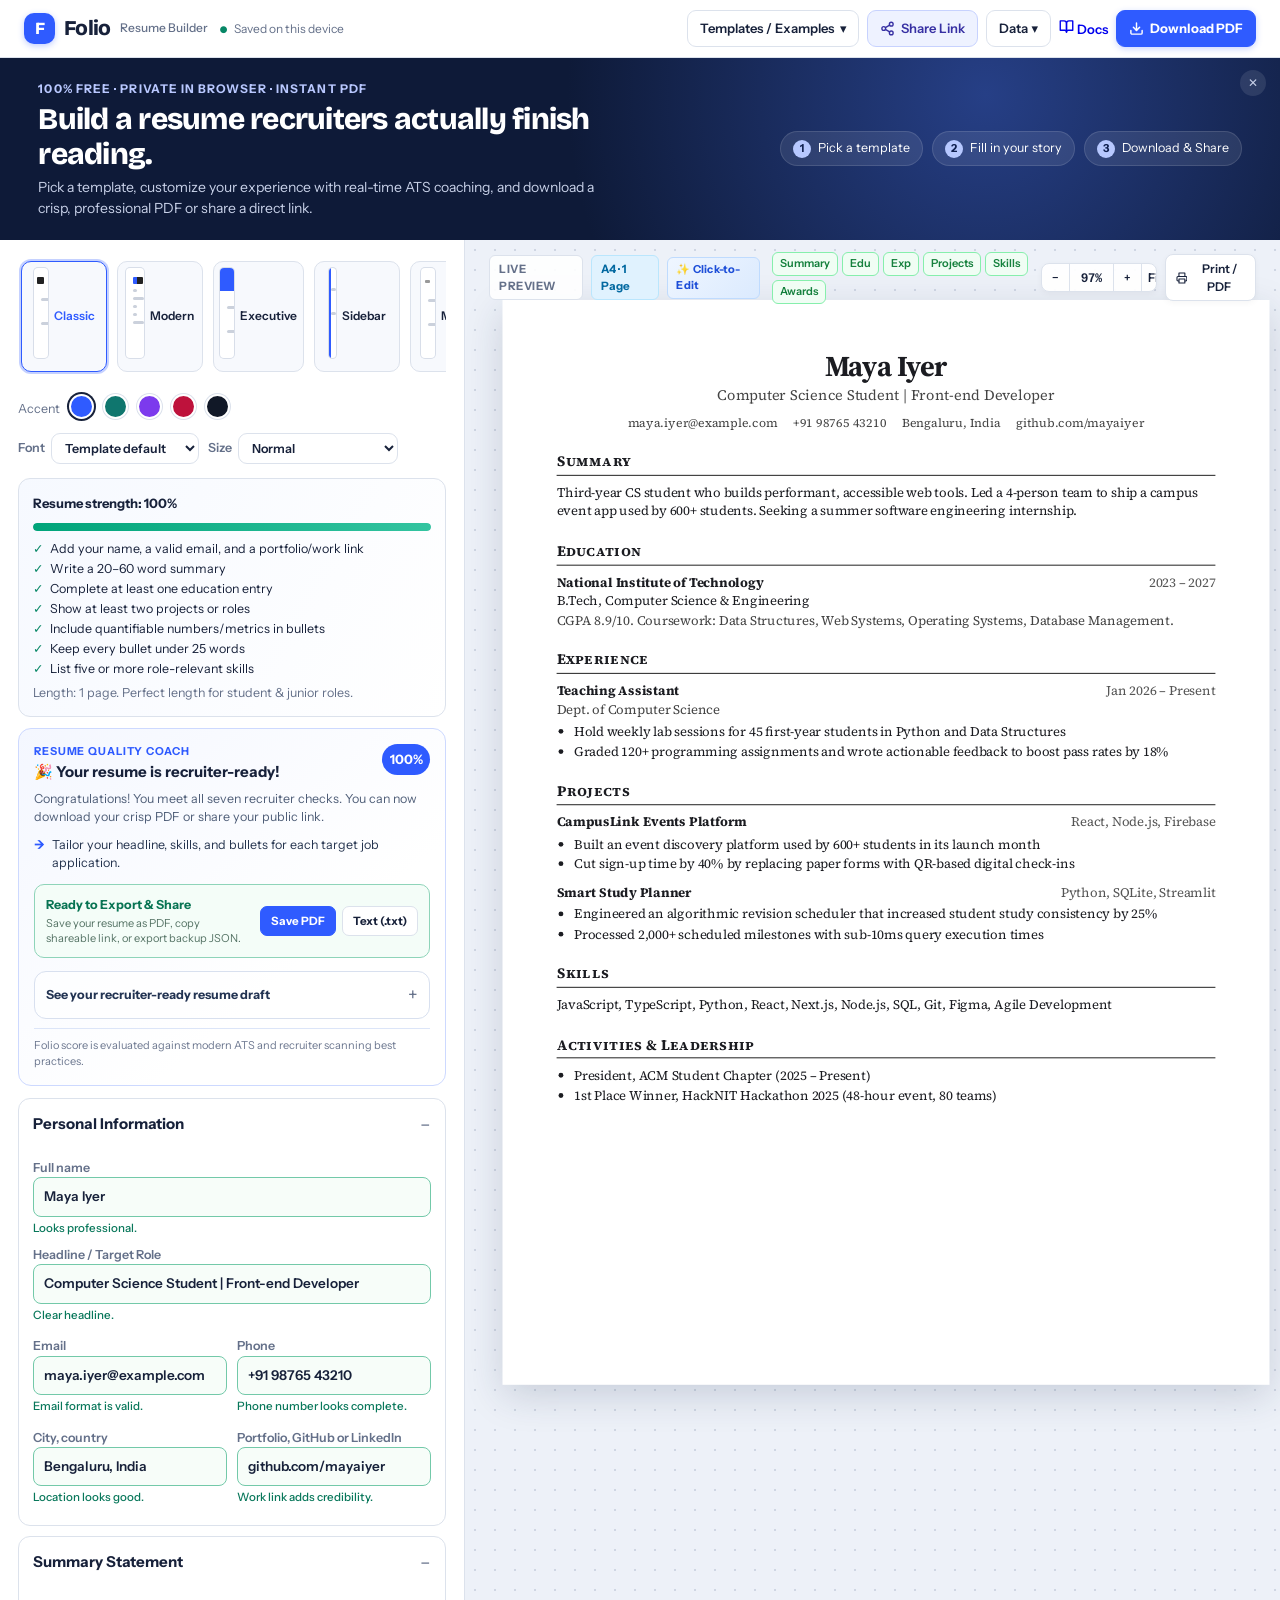
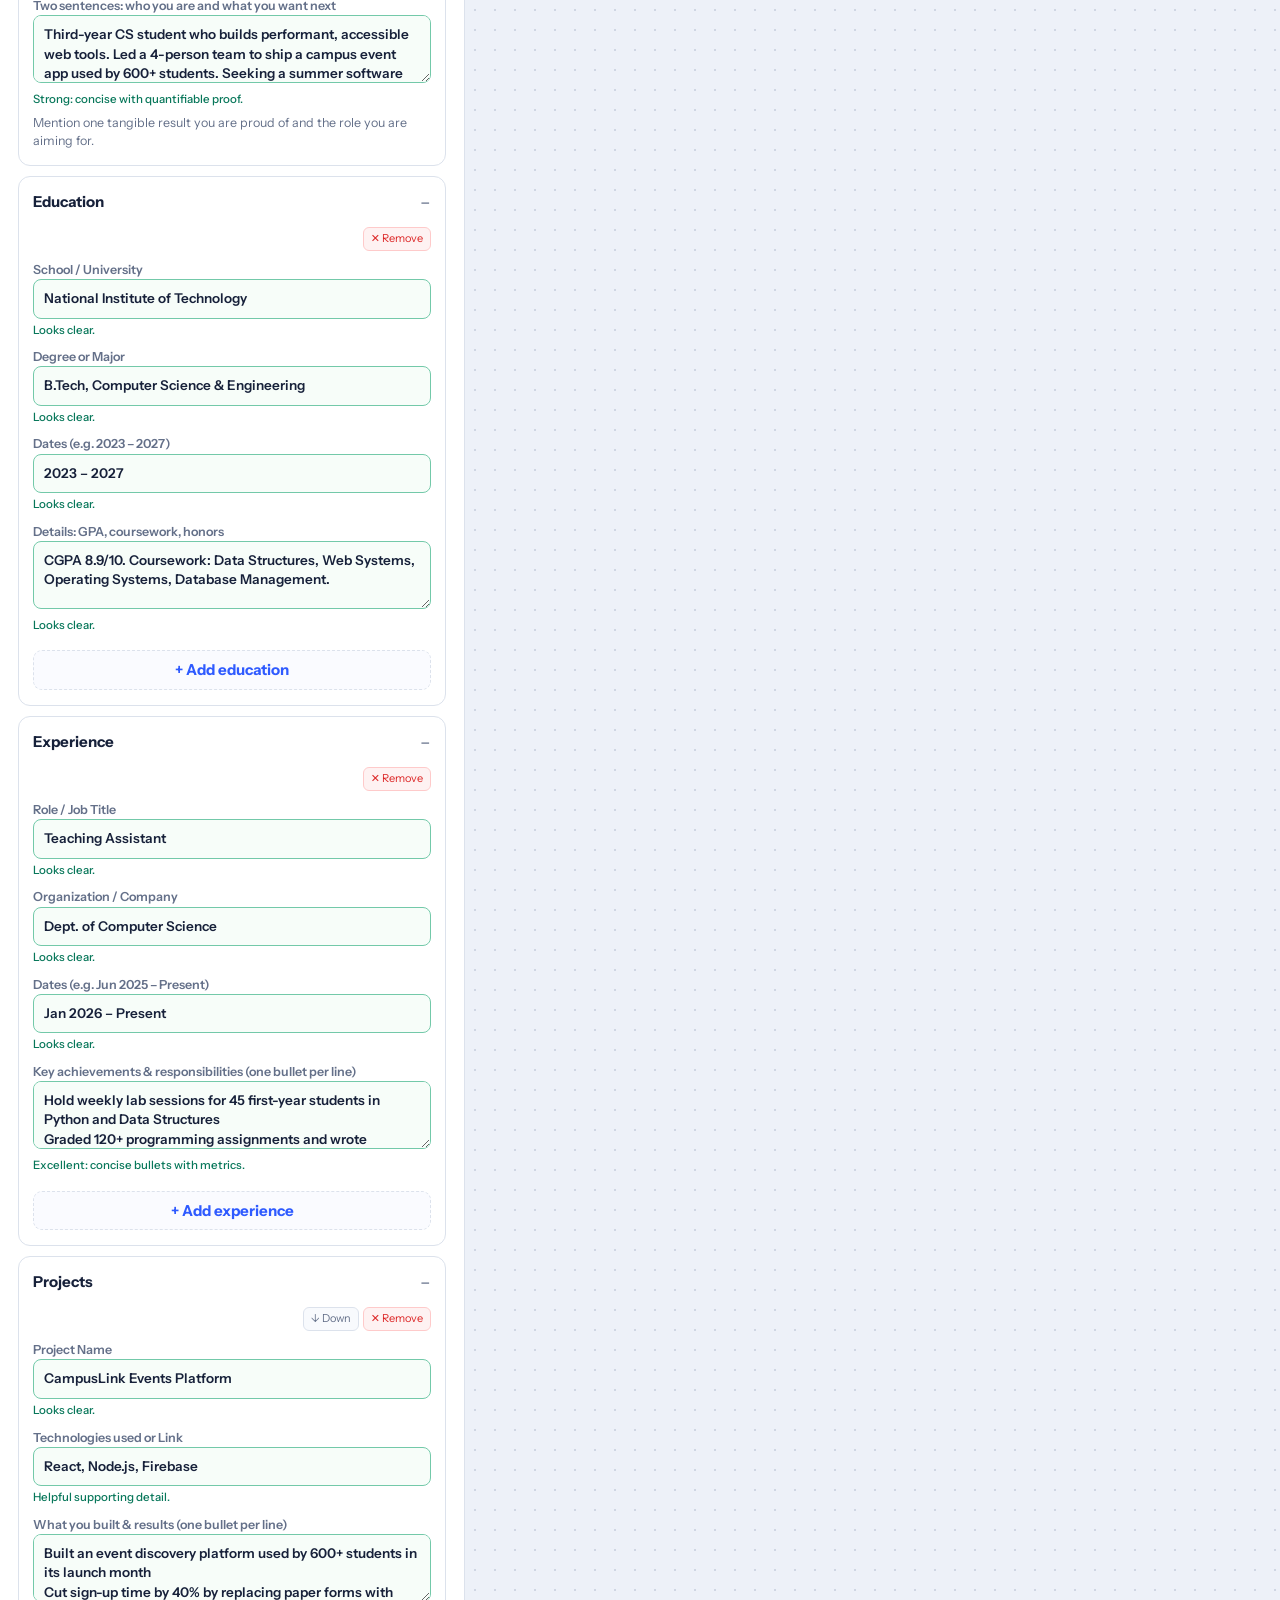
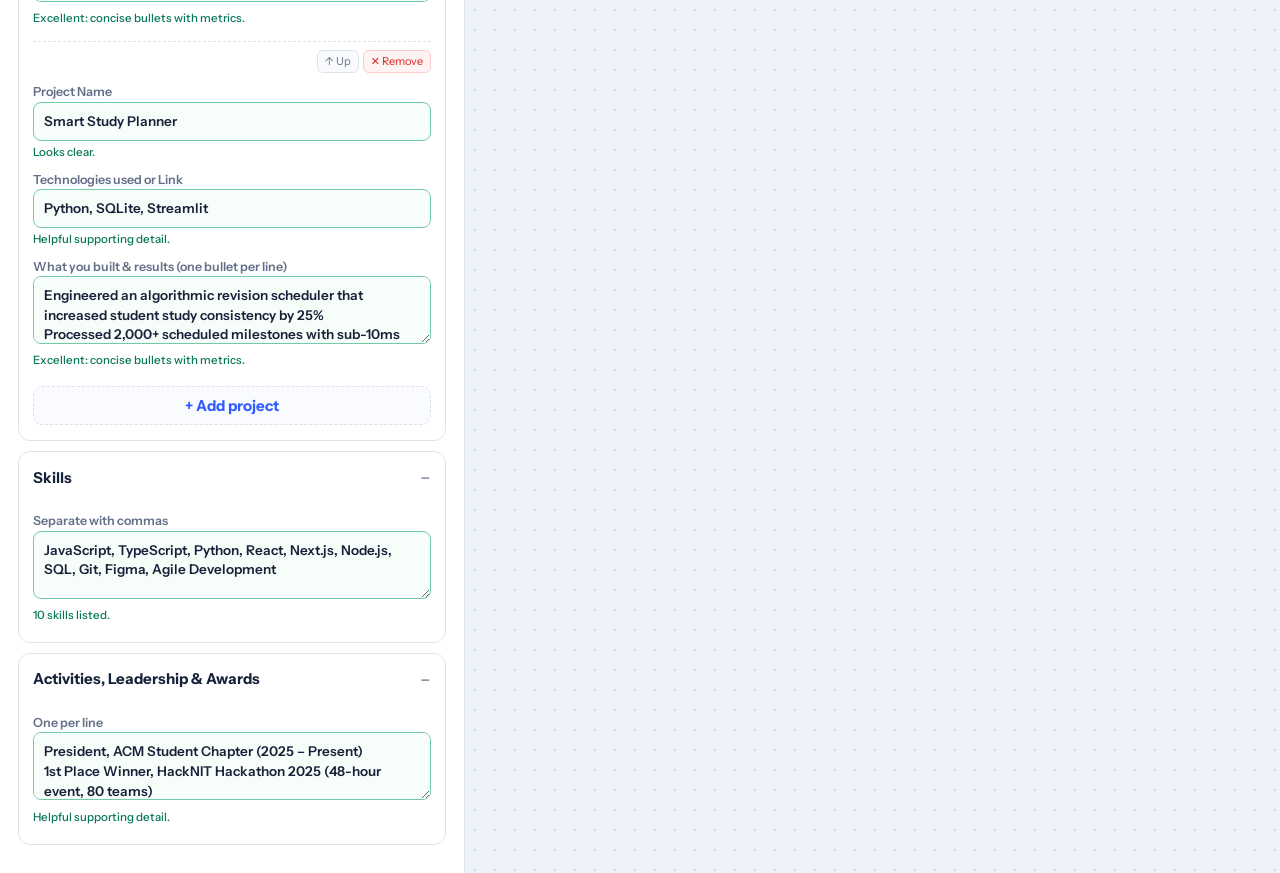
==== commit 22362fc7: "Add dynamic live-editable preview, section toggles, and page-break markers" ====
--- a/index.html
+++ b/index.html
@@ -117,6 +117,15 @@
           <div class="stage-toolbar-left">
             <span class="preview-tag">Live Preview</span>
             <span class="page-tag" id="pageTag">A4 · 1 Page</span>
+            <span class="dynamic-badge" title="Click directly on any text in the resume preview to edit it in real time!">✨ Click-to-Edit</span>
+            <div class="section-toggles" id="sectionToggles" title="Toggle section visibility dynamically">
+              <button type="button" class="sec-chip active" data-toggle-sec="sum" title="Toggle Summary">Summary</button>
+              <button type="button" class="sec-chip active" data-toggle-sec="edu" title="Toggle Education">Edu</button>
+              <button type="button" class="sec-chip active" data-toggle-sec="exp" title="Toggle Experience">Exp</button>
+              <button type="button" class="sec-chip active" data-toggle-sec="proj" title="Toggle Projects">Projects</button>
+              <button type="button" class="sec-chip active" data-toggle-sec="skills" title="Toggle Skills">Skills</button>
+              <button type="button" class="sec-chip active" data-toggle-sec="extra" title="Toggle Activities">Awards</button>
+            </div>
           </div>
           <div class="stage-toolbar-right">
             <div class="zoom-controls">
--- a/style.css
+++ b/style.css
@@ -182,6 +182,106 @@
 .paper.timeline { font-family: "Instrument Sans", system-ui, sans-serif; }.paper.timeline h2 { margin-top: 22px; color: var(--a); font-size: 15px; font-weight: 700; }.paper.timeline .e { position: relative; margin-left: 5px; padding-left: 16px; border-left: 2px solid var(--a); }.paper.timeline .e::before { content: ""; position: absolute; top: 3px; left: -6px; width: 10px; height: 10px; border: 2px solid var(--a); border-radius: 50%; background: #fff; }
 .paper.cf h1, .paper.cf h2, .paper.cf .t { font-family: inherit !important; }.paper.cmp { font-size: 11.5px !important; line-height: 1.35; }.paper.cmp h2 { margin: 13px 0 5px !important; }.paper.cmp .e { margin-bottom: 6px; }.paper.cmp .t { font-size: 13px; }
 
+/* Dynamic Preview Features & Section Toggles */
+.dynamic-badge {
+  background: linear-gradient(135deg, #eff6ff, #dbeafe);
+  color: #1d4ed8;
+  border: 1px solid #bfdbfe;
+  padding: 4px 8px;
+  border-radius: 6px;
+  font-size: 11px;
+  font-weight: 700;
+  letter-spacing: 0.02em;
+  display: inline-flex;
+  align-items: center;
+  gap: 4px;
+}
+
+.section-toggles {
+  display: flex;
+  align-items: center;
+  gap: 4px;
+  margin-left: 4px;
+  flex-wrap: wrap;
+}
+.sec-chip {
+  padding: 3px 7px;
+  font-size: 11px;
+  font-weight: 600;
+  border-radius: 6px;
+  border: 1px solid var(--line);
+  background: #fff;
+  color: var(--mut);
+  cursor: pointer;
+  transition: all 0.15s ease;
+}
+.sec-chip:hover {
+  border-color: var(--acc);
+  color: var(--ink);
+}
+.sec-chip.active {
+  background: #f0fdf4;
+  border-color: #86efac;
+  color: #15803d;
+}
+.sec-chip:not(.active) {
+  opacity: 0.55;
+  text-decoration: line-through;
+  background: #f1f5f9;
+}
+
+/* Two-Way Active Focus Highlighting */
+.is-preview-active {
+  outline: 2px solid var(--a, var(--acc)) !important;
+  outline-offset: 4px !important;
+  border-radius: 4px !important;
+  background: color-mix(in srgb, var(--a, var(--acc)) 7%, transparent) !important;
+  transition: all 0.2s cubic-bezier(0.16, 1, 0.3, 1) !important;
+  box-shadow: 0 0 14px color-mix(in srgb, var(--a, var(--acc)) 25%, transparent) !important;
+}
+
+/* Dynamic Live Editable Preview Paper */
+.paper [contenteditable="true"] {
+  outline: 1px dashed transparent;
+  border-radius: 2px;
+  transition: outline-color 0.14s ease, background-color 0.14s ease;
+  cursor: text;
+}
+.paper [contenteditable="true"]:hover {
+  outline-color: color-mix(in srgb, var(--a, var(--acc)) 45%, transparent);
+  background-color: color-mix(in srgb, var(--a, var(--acc)) 3%, transparent);
+}
+.paper [contenteditable="true"]:focus {
+  outline: 2px solid var(--a, var(--acc)) !important;
+  outline-offset: 2px !important;
+  background-color: color-mix(in srgb, var(--a, var(--acc)) 6%, transparent);
+}
+
+/* Dynamic Page Break Visual Indicator */
+.page-break-line {
+  position: absolute;
+  left: 0;
+  right: 0;
+  border-top: 2px dashed #94a3b8;
+  pointer-events: none;
+  z-index: 10;
+  display: flex;
+  justify-content: center;
+}
+.page-break-line span {
+  position: absolute;
+  top: -11px;
+  background: #334155;
+  color: #fff;
+  font-size: 10px;
+  font-weight: 700;
+  padding: 2px 10px;
+  border-radius: 99px;
+  letter-spacing: 0.05em;
+  text-transform: uppercase;
+  box-shadow: 0 2px 6px rgba(0,0,0,0.18);
+}
+
 /* Modals */
 .modal-backdrop { position: fixed; inset: 0; background: rgba(15, 23, 42, .6); backdrop-filter: blur(4px); z-index: 200; display: grid; place-items: center; padding: 16px; }
 .modal-backdrop[hidden] { display: none; }
@@ -252,11 +352,12 @@
 /* Print Rules */
 @media print {
   html, body, .app { height: auto; background: #fff; }
-  .site-header, .hero, #editor, .stage-toolbar, .modal-backdrop, .toast { display: none !important; }
+  .site-header, .hero, #editor, .stage-toolbar, .modal-backdrop, .toast, .page-break-line, .dynamic-badge { display: none !important; }
   main { display: block; }
   #stage { display: block !important; overflow: visible; padding: 0; background: #fff; }
   #fit { height: auto !important; transform: none !important; margin: 0; }
   .paper { width: 100%; min-height: 0 !important; padding: 0; box-shadow: none; }
+  .paper [contenteditable="true"] { outline: none !important; background: transparent !important; }
   .paper.executive .hd { margin: 0 0 6px; }
   .sb { min-height: 0 !important; }
   @page { margin: 12mm 14mm; size: A4; }
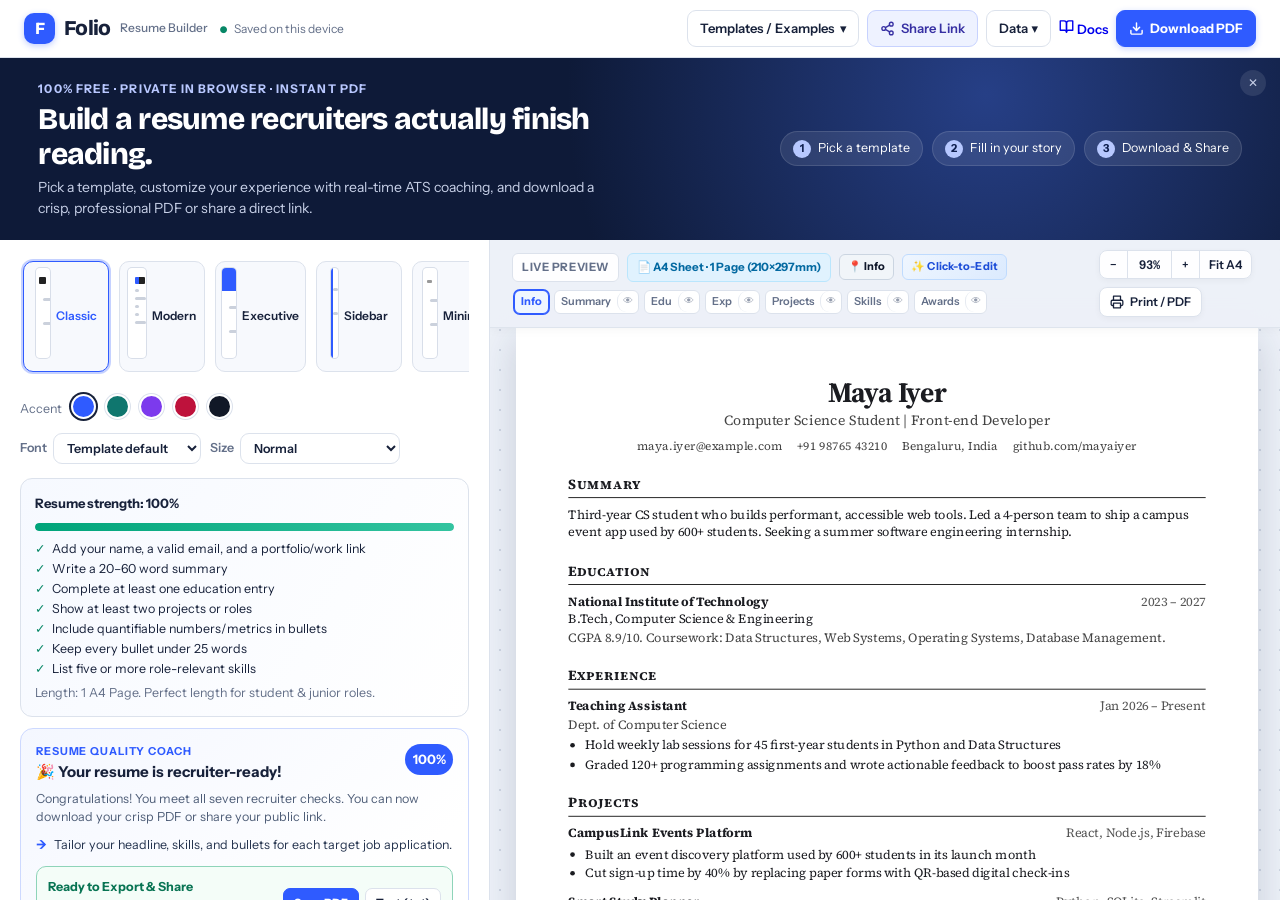
==== commit d06d2e27: "Fix resume preview to remain fixed while scrolling in standard A4 sheet size with dynamic scroll syn" ====
--- a/index.html
+++ b/index.html
@@ -12,7 +12,7 @@
   <link rel="preconnect" href="https://fonts.googleapis.com">
   <link rel="preconnect" href="https://fonts.gstatic.com" crossorigin>
   <link rel="stylesheet" href="https://fonts.googleapis.com/css2?family=Instrument+Sans:wght@400;500;600;700&amp;family=Source+Serif+4:wght@300;400;600;700&amp;family=Bricolage+Grotesque:wght@600;700;800&amp;family=Inter:wght@400;500;600;700&amp;family=Roboto:wght@400;500;700&amp;family=Open+Sans:wght@400;600;700&amp;family=Lato:wght@400;700&amp;family=Poppins:wght@400;500;600;700&amp;family=Montserrat:wght@400;500;600;700&amp;family=Nunito:wght@400;600;700&amp;family=Lora:wght@400;600;700&amp;family=Merriweather:wght@400;700&amp;family=Playfair+Display:wght@400;600;700&amp;family=EB+Garamond:wght@400;500;600&amp;display=swap">
-  <link rel="stylesheet" href="style.css">
+  <link rel="stylesheet" href="style.css?v=3.0">
 </head>
 <body>
   <div class="app">
@@ -116,15 +116,37 @@
         <div class="stage-toolbar">
           <div class="stage-toolbar-left">
             <span class="preview-tag">Live Preview</span>
-            <span class="page-tag" id="pageTag">A4 · 1 Page</span>
+            <span class="page-tag" id="pageTag" title="ISO 216 International Standard A4 Paper Size (210 x 297 mm)">📄 A4 Sheet · 1 Page (210×297mm)</span>
+            <span class="active-sec-tag" id="activeSecTag">📍 Info</span>
             <span class="dynamic-badge" title="Click directly on any text in the resume preview to edit it in real time!">✨ Click-to-Edit</span>
-            <div class="section-toggles" id="sectionToggles" title="Toggle section visibility dynamically">
-              <button type="button" class="sec-chip active" data-toggle-sec="sum" title="Toggle Summary">Summary</button>
-              <button type="button" class="sec-chip active" data-toggle-sec="edu" title="Toggle Education">Edu</button>
-              <button type="button" class="sec-chip active" data-toggle-sec="exp" title="Toggle Experience">Exp</button>
-              <button type="button" class="sec-chip active" data-toggle-sec="proj" title="Toggle Projects">Projects</button>
-              <button type="button" class="sec-chip active" data-toggle-sec="skills" title="Toggle Skills">Skills</button>
-              <button type="button" class="sec-chip active" data-toggle-sec="extra" title="Toggle Activities">Awards</button>
+            <div class="section-toggles" id="sectionToggles" title="Click section to jump directly, click eye to toggle visibility">
+              <div class="sec-chip-group is-viewing" data-sec-chip="hd">
+                <button type="button" class="sec-chip" data-nav-sec="hd" title="Scroll to Personal Info">Info</button>
+              </div>
+              <div class="sec-chip-group" data-sec-chip="sum">
+                <button type="button" class="sec-chip" data-nav-sec="sum" title="Scroll to Summary">Summary</button>
+                <button type="button" class="sec-toggle-btn active" data-toggle-sec="sum" title="Toggle Summary visibility" aria-label="Toggle Summary">👁</button>
+              </div>
+              <div class="sec-chip-group" data-sec-chip="edu">
+                <button type="button" class="sec-chip" data-nav-sec="edu" title="Scroll to Education">Edu</button>
+                <button type="button" class="sec-toggle-btn active" data-toggle-sec="edu" title="Toggle Education visibility" aria-label="Toggle Education">👁</button>
+              </div>
+              <div class="sec-chip-group" data-sec-chip="exp">
+                <button type="button" class="sec-chip" data-nav-sec="exp" title="Scroll to Experience">Exp</button>
+                <button type="button" class="sec-toggle-btn active" data-toggle-sec="exp" title="Toggle Experience visibility" aria-label="Toggle Experience">👁</button>
+              </div>
+              <div class="sec-chip-group" data-sec-chip="proj">
+                <button type="button" class="sec-chip" data-nav-sec="proj" title="Scroll to Projects">Projects</button>
+                <button type="button" class="sec-toggle-btn active" data-toggle-sec="proj" title="Toggle Projects visibility" aria-label="Toggle Projects">👁</button>
+              </div>
+              <div class="sec-chip-group" data-sec-chip="skills">
+                <button type="button" class="sec-chip" data-nav-sec="skills" title="Scroll to Skills">Skills</button>
+                <button type="button" class="sec-toggle-btn active" data-toggle-sec="skills" title="Toggle Skills visibility" aria-label="Toggle Skills">👁</button>
+              </div>
+              <div class="sec-chip-group" data-sec-chip="extra">
+                <button type="button" class="sec-chip" data-nav-sec="extra" title="Scroll to Awards">Awards</button>
+                <button type="button" class="sec-toggle-btn active" data-toggle-sec="extra" title="Toggle Awards visibility" aria-label="Toggle Awards">👁</button>
+              </div>
             </div>
           </div>
           <div class="stage-toolbar-right">
@@ -132,7 +154,7 @@
               <button type="button" id="zoomOutBtn" class="zoom-btn" title="Zoom out" aria-label="Zoom out">−</button>
               <button type="button" id="zoomResetBtn" class="zoom-btn zoom-level" title="Reset zoom (100%)">100%</button>
               <button type="button" id="zoomInBtn" class="zoom-btn" title="Zoom in" aria-label="Zoom in">+</button>
-              <button type="button" id="zoomFitBtn" class="zoom-btn" title="Fit to screen">Fit</button>
+              <button type="button" id="zoomFitBtn" class="zoom-btn" title="Fit A4 sheet to screen">Fit A4</button>
             </div>
             <button id="quickPrintBtn" class="stage-print-btn" type="button" title="Print / Download PDF">
               <svg width="14" height="14" viewBox="0 0 24 24" fill="none" stroke="currentColor" stroke-width="2.2" stroke-linecap="round" stroke-linejoin="round"><polyline points="6 9 6 2 18 2 18 9"></polyline><path d="M6 18H4a2 2 0 0 1-2-2v-5a2 2 0 0 1 2-2h16a2 2 0 0 1 2 2v5a2 2 0 0 1-2 2h-2"></path><rect x="6" y="14" width="12" height="8"></rect></svg>
@@ -216,6 +238,6 @@
   <!-- Toast Notification -->
   <div id="toast" class="toast" role="status" aria-live="polite"></div>
 
-  <script src="script.js"></script>
+  <script src="script.js?v=3.0"></script>
 </body>
 </html>
--- a/style.css
+++ b/style.css
@@ -69,14 +69,25 @@
 
 /* Main Workspace */
 main { display: grid; grid-template-columns: minmax(350px, 465px) 1fr; flex: 1; min-height: 0; }
-#editor { overflow: auto; padding: 18px; background: var(--panel); border-right: 1px solid var(--line); }
-#stage { position: relative; overflow: auto; padding: 60px 24px 36px; background-color: var(--bg); background-image: radial-gradient(#cfd6e3 1px, transparent 1.15px); background-size: 20px 20px; display: flex; flex-direction: column; align-items: center; }
-
-/* Stage Toolbar */
-.stage-toolbar { position: absolute; top: 12px; left: 24px; right: 24px; display: flex; justify-content: space-between; align-items: center; z-index: 10; pointer-events: none; }
-.stage-toolbar-left, .stage-toolbar-right { display: flex; align-items: center; gap: 8px; pointer-events: auto; }
+#editor { overflow: auto; padding: 18px 20px 80px; background: var(--panel); border-right: 1px solid var(--line); }
+#stage { position: relative; overflow: auto; padding: 0 0 80px; background-color: var(--bg); background-image: radial-gradient(#cfd6e3 1px, transparent 1.15px); background-size: 20px 20px; display: flex; flex-direction: column; align-items: center; }
+
+@media (min-width: 901px) {
+  html, body { overflow: hidden; height: 100%; }
+  .app { height: 100vh; max-height: 100vh; display: flex; flex-direction: column; overflow: hidden; }
+  .site-header { flex-shrink: 0; }
+  .hero { flex-shrink: 0; }
+  main { flex: 1; min-height: 0; display: grid; grid-template-columns: minmax(380px, 490px) 1fr; overflow: hidden; height: 100%; }
+  #editor { height: 100%; overflow-y: auto; overflow-x: hidden; scroll-behavior: smooth; }
+  #stage { height: 100%; overflow-y: auto; overflow-x: hidden; position: relative; scroll-behavior: smooth; }
+  .stage-toolbar { position: sticky; top: 0; left: 0; right: 0; width: 100%; z-index: 40; display: flex; justify-content: space-between; align-items: center; padding: 10px 22px; background: rgba(237, 241, 248, 0.94); backdrop-filter: blur(12px); -webkit-backdrop-filter: blur(12px); border-bottom: 1px solid rgba(220, 226, 236, 0.85); box-shadow: 0 2px 10px rgba(15, 23, 42, 0.04); pointer-events: auto; }
+}
+
+/* Stage Toolbar Controls */
+.stage-toolbar { width: 100%; display: flex; justify-content: space-between; align-items: center; z-index: 30; }
+.stage-toolbar-left, .stage-toolbar-right { display: flex; align-items: center; gap: 8px; flex-wrap: wrap; }
 .preview-tag { background: rgba(255,255,255,.9); padding: 5px 9px; border-radius: 6px; border: 1px solid var(--line); color: var(--mut); font-size: 11.5px; font-weight: 700; text-transform: uppercase; letter-spacing: .05em; }
-.page-tag { background: #e0f2fe; color: #0369a1; border: 1px solid #bae6fd; padding: 5px 9px; border-radius: 6px; font-size: 11.5px; font-weight: 700; }
+.page-tag { background: #e0f2fe; color: #0369a1; border: 1px solid #bae6fd; padding: 5px 9px; border-radius: 6px; font-size: 11.5px; font-weight: 700; white-space: nowrap; }
 .zoom-controls { display: flex; background: rgba(255,255,255,.94); border: 1px solid var(--line); border-radius: 8px; box-shadow: 0 2px 6px rgba(0,0,0,.04); overflow: hidden; }
 .zoom-btn { border: 0; border-radius: 0; background: transparent; padding: 5px 9px; font-size: 12px; font-weight: 600; color: var(--ink); border-right: 1px solid var(--line); min-width: 28px; }
 .zoom-btn:last-child { border-right: 0; }
@@ -195,49 +206,95 @@
   display: inline-flex;
   align-items: center;
   gap: 4px;
+  white-space: nowrap;
+}
+
+.active-sec-tag {
+  background: #f1f5f9;
+  color: #0f172a;
+  border: 1px solid #cbd5e1;
+  padding: 4px 8px;
+  border-radius: 6px;
+  font-size: 11px;
+  font-weight: 700;
+  display: inline-flex;
+  align-items: center;
+  gap: 4px;
+  white-space: nowrap;
+  transition: all 0.2s ease;
 }
 
 .section-toggles {
   display: flex;
   align-items: center;
-  gap: 4px;
-  margin-left: 4px;
+  gap: 5px;
+  margin-left: 2px;
   flex-wrap: wrap;
 }
+
+.sec-chip-group {
+  display: inline-flex;
+  align-items: center;
+  border: 1px solid var(--line);
+  border-radius: 6px;
+  background: #fff;
+  overflow: hidden;
+  transition: all 0.15s ease;
+}
+.sec-chip-group:hover {
+  border-color: var(--acc);
+}
+.sec-chip-group.is-viewing {
+  border-color: var(--acc);
+  box-shadow: 0 0 0 1px var(--acc);
+  background: #eff6ff;
+}
 .sec-chip {
-  padding: 3px 7px;
+  padding: 3px 6px;
   font-size: 11px;
   font-weight: 600;
-  border-radius: 6px;
-  border: 1px solid var(--line);
-  background: #fff;
+  border: 0;
+  background: transparent;
   color: var(--mut);
   cursor: pointer;
-  transition: all 0.15s ease;
+  transition: color 0.15s ease;
 }
 .sec-chip:hover {
-  border-color: var(--acc);
   color: var(--ink);
 }
-.sec-chip.active {
-  background: #f0fdf4;
-  border-color: #86efac;
-  color: #15803d;
-}
-.sec-chip:not(.active) {
-  opacity: 0.55;
+.sec-chip-group.is-viewing .sec-chip {
+  color: var(--acc);
+  font-weight: 700;
+}
+.sec-toggle-btn {
+  padding: 3px 5px;
+  font-size: 10px;
+  border: 0;
+  border-left: 1px solid var(--line);
+  background: transparent;
+  color: var(--mut);
+  cursor: pointer;
+  opacity: 0.7;
+}
+.sec-toggle-btn:hover {
+  opacity: 1;
+  background: #f8fafc;
+}
+.sec-chip-group.is-hidden {
+  opacity: 0.45;
   text-decoration: line-through;
   background: #f1f5f9;
 }
 
-/* Two-Way Active Focus Highlighting */
-.is-preview-active {
+/* Two-Way Active Focus and Scroll Highlighting */
+.is-preview-active,
+.is-scrolling-active {
   outline: 2px solid var(--a, var(--acc)) !important;
   outline-offset: 4px !important;
   border-radius: 4px !important;
   background: color-mix(in srgb, var(--a, var(--acc)) 7%, transparent) !important;
   transition: all 0.2s cubic-bezier(0.16, 1, 0.3, 1) !important;
-  box-shadow: 0 0 14px color-mix(in srgb, var(--a, var(--acc)) 25%, transparent) !important;
+  box-shadow: 0 0 16px color-mix(in srgb, var(--a, var(--acc)) 25%, transparent) !important;
 }
 
 /* Dynamic Live Editable Preview Paper */
@@ -257,7 +314,7 @@
   background-color: color-mix(in srgb, var(--a, var(--acc)) 6%, transparent);
 }
 
-/* Dynamic Page Break Visual Indicator */
+/* Dynamic A4 Page Break Visual Indicator */
 .page-break-line {
   position: absolute;
   left: 0;
@@ -271,15 +328,31 @@
 .page-break-line span {
   position: absolute;
   top: -11px;
-  background: #334155;
-  color: #fff;
+  background: #1e293b;
+  color: #f8fafc;
   font-size: 10px;
   font-weight: 700;
-  padding: 2px 10px;
+  padding: 2px 12px;
   border-radius: 99px;
   letter-spacing: 0.05em;
   text-transform: uppercase;
-  box-shadow: 0 2px 6px rgba(0,0,0,0.18);
+  box-shadow: 0 2px 8px rgba(0,0,0,0.22);
+}
+
+/* A4 Sheet Registration Watermark */
+.paper::after {
+  content: "A4 · 210 × 297 mm";
+  position: absolute;
+  bottom: 10px;
+  right: 18px;
+  font-size: 9.5px;
+  font-family: system-ui, sans-serif;
+  font-weight: 700;
+  letter-spacing: 0.06em;
+  color: #94a3b8;
+  opacity: 0.65;
+  pointer-events: none;
+  text-transform: uppercase;
 }
 
 /* Modals */
@@ -357,6 +430,7 @@
   #stage { display: block !important; overflow: visible; padding: 0; background: #fff; }
   #fit { height: auto !important; transform: none !important; margin: 0; }
   .paper { width: 100%; min-height: 0 !important; padding: 0; box-shadow: none; }
+  .paper::after { display: none !important; }
   .paper [contenteditable="true"] { outline: none !important; background: transparent !important; }
   .paper.executive .hd { margin: 0 0 6px; }
   .sb { min-height: 0 !important; }
